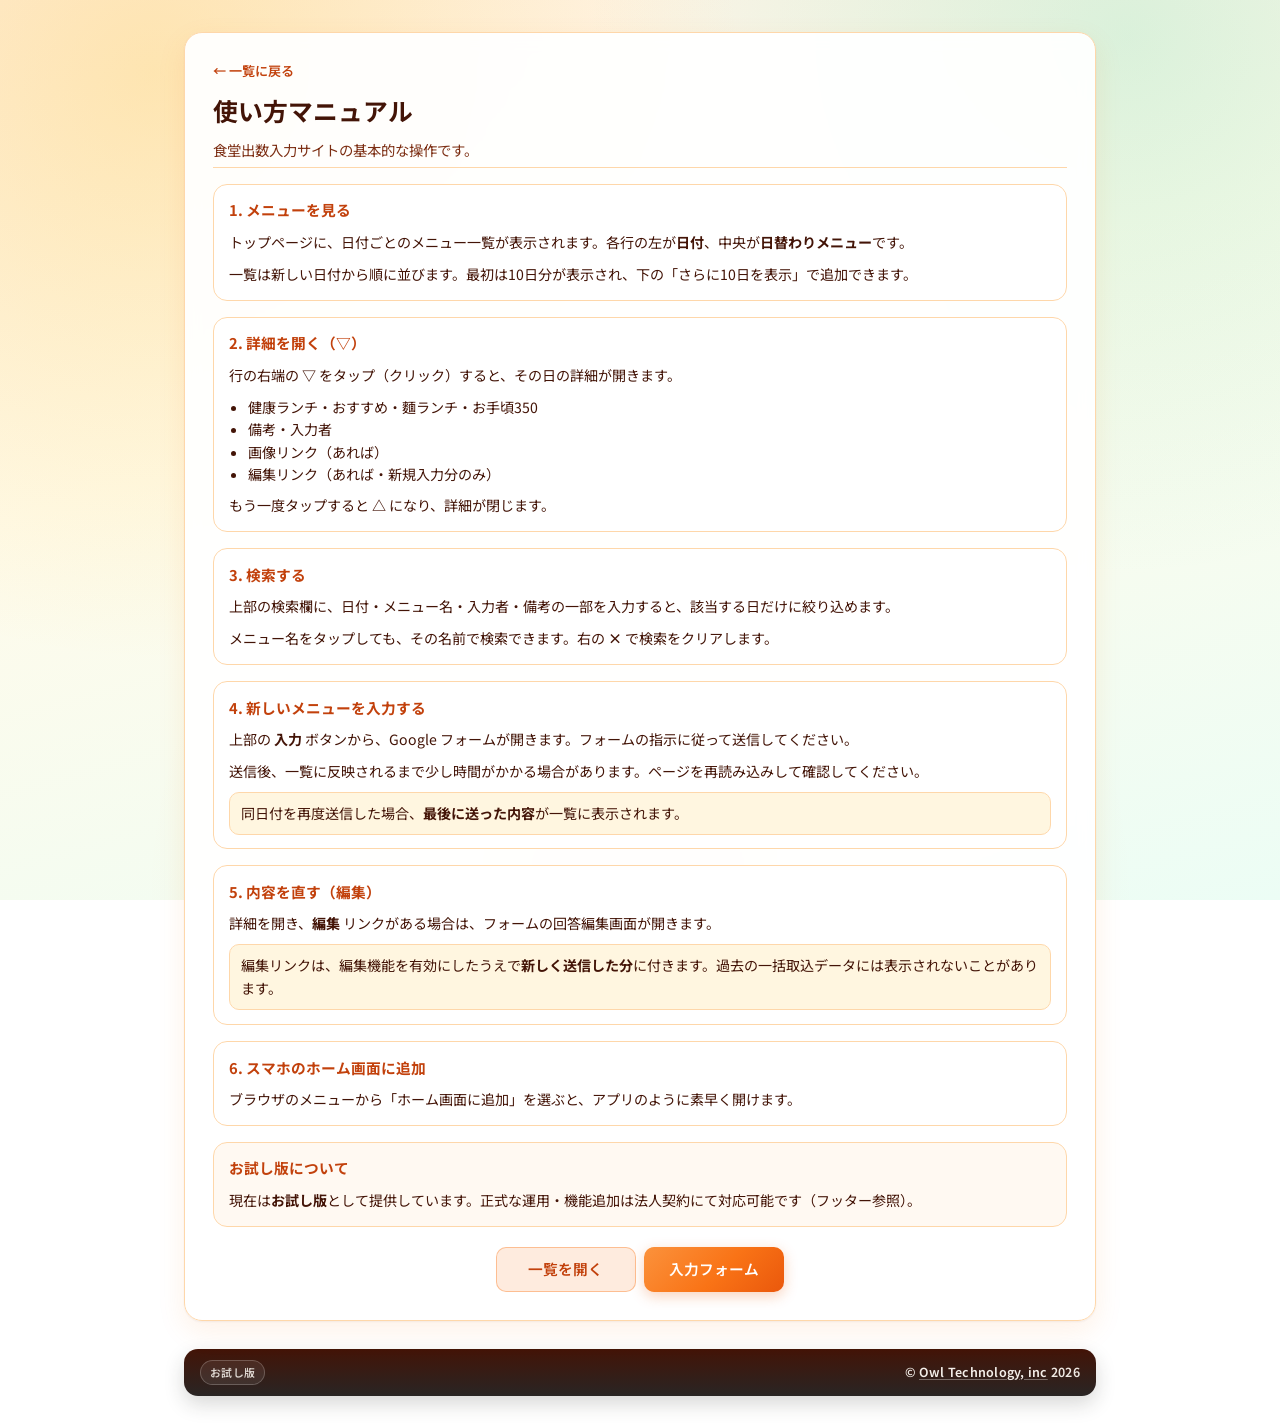
==== manual.html @ b39586a7 "a" ====
<!DOCTYPE html>
<html lang="ja">
<head>
  <meta charset="UTF-8">
  <meta name="viewport" content="width=device-width, initial-scale=1.0">
  <title>使い方 — 出数表入力</title>
  <meta name="theme-color" content="#f97316">
  <link rel="icon" href="images/icon-192.png" type="image/png">
  <link rel="stylesheet" href="theme.css">
  <link rel="preconnect" href="https://fonts.googleapis.com">
  <link rel="preconnect" href="https://fonts.gstatic.com" crossorigin>
  <link href="https://fonts.googleapis.com/css2?family=Noto+Sans+JP:wght@400;500;600;700&display=swap" rel="stylesheet">
</head>
<body class="app-body">
  <main class="app-main">
    <div class="app-shell">
      <article class="app-page manual-page">
        <header class="manual-header">
          <a href="./" class="manual-back-link">← 一覧に戻る</a>
          <h1 class="manual-title">使い方マニュアル</h1>
          <p class="manual-lead">食堂出数入力サイトの基本的な操作です。</p>
        </header>

        <section class="manual-section">
          <h2 class="manual-section-title">1. メニューを見る</h2>
          <p>トップページに、日付ごとのメニュー一覧が表示されます。各行の左が<strong>日付</strong>、中央が<strong>日替わりメニュー</strong>です。</p>
          <p>一覧は新しい日付から順に並びます。最初は10日分が表示され、下の「さらに10日を表示」で追加できます。</p>
        </section>

        <section class="manual-section">
          <h2 class="manual-section-title">2. 詳細を開く（▽）</h2>
          <p>行の右端の <strong>▽</strong> をタップ（クリック）すると、その日の詳細が開きます。</p>
          <ul class="manual-list">
            <li>健康ランチ・おすすめ・麵ランチ・お手頃350</li>
            <li>備考・入力者</li>
            <li>画像リンク（あれば）</li>
            <li>編集リンク（あれば・新規入力分のみ）</li>
          </ul>
          <p>もう一度タップすると <strong>△</strong> になり、詳細が閉じます。</p>
        </section>

        <section class="manual-section">
          <h2 class="manual-section-title">3. 検索する</h2>
          <p>上部の検索欄に、日付・メニュー名・入力者・備考の一部を入力すると、該当する日だけに絞り込めます。</p>
          <p>メニュー名をタップしても、その名前で検索できます。右の <strong>×</strong> で検索をクリアします。</p>
        </section>

        <section class="manual-section">
          <h2 class="manual-section-title">4. 新しいメニューを入力する</h2>
          <p>上部の <strong>入力</strong> ボタンから、Google フォームが開きます。フォームの指示に従って送信してください。</p>
          <p>送信後、一覧に反映されるまで少し時間がかかる場合があります。ページを再読み込みして確認してください。</p>
          <p class="manual-note">同日付を再度送信した場合、<strong>最後に送った内容</strong>が一覧に表示されます。</p>
        </section>

        <section class="manual-section">
          <h2 class="manual-section-title">5. 内容を直す（編集）</h2>
          <p>詳細を開き、<strong>編集</strong> リンクがある場合は、フォームの回答編集画面が開きます。</p>
          <p class="manual-note">編集リンクは、編集機能を有効にしたうえで<strong>新しく送信した分</strong>に付きます。過去の一括取込データには表示されないことがあります。</p>
        </section>

        <section class="manual-section">
          <h2 class="manual-section-title">6. スマホのホーム画面に追加</h2>
          <p>ブラウザのメニューから「ホーム画面に追加」を選ぶと、アプリのように素早く開けます。</p>
        </section>

        <section class="manual-section manual-section--muted">
          <h2 class="manual-section-title">お試し版について</h2>
          <p>現在は<strong>お試し版</strong>として提供しています。正式な運用・機能追加は法人契約にて対応可能です（フッター参照）。</p>
        </section>

        <div class="manual-actions">
          <a href="./" class="home-manual-btn home-manual-btn--primary">一覧を開く</a>
          <a id="manualFormLink" class="home-input-btn" href="#" target="_blank" rel="noopener noreferrer">入力フォーム</a>
        </div>
      </article>

      <footer class="app-footer">
        <div class="app-footer-bar">
          <span class="app-footer-trial">お試し版</span>
          <span class="app-footer-copyright">© <a href="https://owl-tec.co.jp/" class="app-footer-author" target="_blank" rel="noopener noreferrer">Owl Technology, inc</a> 2026</span>
        </div>
      </footer>
    </div>
  </main>

  <script src="js/links.js"></script>
  <script>
    (function () {
      var form = (window.AppLinks || {}).orderForm;
      var link = document.getElementById('manualFormLink');
      if (link && form && form !== '#') link.href = form;
      else if (link) link.style.display = 'none';
    })();
  </script>
</body>
</html>
---- theme.css ----
/* ========================================
   出数管理表 — 食堂向けUI
   ======================================== */

:root {
  --accent: #ea580c;
  --accent-warm: #f97316;
  --accent-sunny: #fbbf24;
  --accent-fresh: #22c55e;
  --accent-dim: rgba(249, 115, 22, 0.14);
  --accent-hover: #c2410c;
  --accent-border: rgba(249, 115, 22, 0.38);
  --bg-active: rgba(251, 191, 36, 0.22);
  --shadow-soft: 0 8px 24px rgba(249, 115, 22, 0.12);
  --shadow-btn: 0 4px 14px rgba(234, 88, 12, 0.28);

  --bg-base: #fff7ed;
  --bg-card: rgba(255, 255, 255, 0.94);
  --bg-card-hover: #fff1e6;
  --bg-input: #ffffff;
  --border: #fdba74;
  --border-light: #fed7aa;
  --text-primary: #431407;
  --text-secondary: #7c2d12;
  --text-muted: #9a3412;
  --text-soft: rgba(67, 20, 7, 0.55);
  --radius-md: 10px;
  --radius-lg: 14px;
  --radius-xl: 18px;
  --font-sans: 'Noto Sans JP', system-ui, sans-serif;
  --ring-focus: 0 0 0 3px rgba(249, 115, 22, 0.16);
  --shadow-card: 0 1px 2px rgba(67, 20, 7, 0.05), 0 10px 28px rgba(249, 115, 22, 0.1);
  --app-max-width: 100%;
  --app-shell-padding: 0.75rem 0.85rem 2rem;
}

body.app-body {
  font-family: var(--font-sans);
  background:
    radial-gradient(circle at 12% 8%, rgba(251, 191, 36, 0.28), transparent 42%),
    radial-gradient(circle at 88% 4%, rgba(52, 211, 153, 0.18), transparent 38%),
    radial-gradient(circle at 50% 100%, rgba(249, 115, 22, 0.12), transparent 45%),
    linear-gradient(165deg, #fff1e6 0%, #fffbeb 42%, #ecfdf5 100%);
  background-attachment: fixed;
  color: var(--text-primary);
  min-height: 100vh;
  margin: 0;
  line-height: 1.6;
  display: flex;
  flex-direction: column;
  -webkit-font-smoothing: antialiased;
}

*, *::before, *::after {
  box-sizing: border-box;
}

button, input {
  font-family: inherit;
  font-size: inherit;
}

button {
  cursor: pointer;
  border: none;
  background: none;
  color: inherit;
}

a {
  color: var(--accent);
  text-decoration: none;
}

a:hover {
  color: var(--accent-hover);
}

.app-main {
  position: relative;
  z-index: 1;
  flex: 1;
  display: flex;
  flex-direction: column;
  width: 100%;
  max-width: var(--app-max-width);
  margin: 0 auto;
  min-height: 100vh;
  padding: var(--app-shell-padding);
}

.app-shell {
  flex: 1;
  display: flex;
  flex-direction: column;
  gap: 1rem;
  width: 100%;
}

.app-page {
  display: flex;
  flex-direction: column;
  gap: 0.85rem;
  flex: 1;
  padding: 0.9rem 0.95rem 1rem;
  background: var(--bg-card);
  border: 1px solid var(--border-light);
  border-radius: var(--radius-xl);
  box-shadow: var(--shadow-card);
  backdrop-filter: blur(8px);
}

.app-toolbar {
  display: flex;
  flex-direction: column;
  align-items: stretch;
  gap: 0.75rem;
  padding: 0.8rem;
  background: rgba(255, 255, 255, 0.72);
  border: 1px solid var(--border-light);
  border-radius: var(--radius-lg);
}

.app-toolbar .home-search-row {
  width: 100%;
  margin-bottom: 0;
}

.app-toolbar .home-input-btn {
  align-self: center;
}

.home-toolbar-actions {
  display: flex;
  align-items: center;
  justify-content: center;
  gap: 0.55rem;
  flex-shrink: 0;
}

.home-manual-btn {
  display: inline-flex;
  align-items: center;
  justify-content: center;
  min-width: 108px;
  padding: 0.62rem 1.1rem;
  border-radius: var(--radius-md);
  border: 1px solid var(--border);
  background: rgba(255, 255, 255, 0.92);
  color: var(--text-secondary);
  font-weight: 600;
  font-size: 0.92rem;
  text-decoration: none;
  transition: background 0.15s ease, border-color 0.15s ease, color 0.15s ease;
}

.home-manual-btn:hover {
  border-color: var(--accent-warm);
  background: var(--bg-active);
  color: var(--accent-hover);
  text-decoration: none;
}

.home-manual-btn--primary {
  border-color: var(--accent-border);
  background: var(--accent-dim);
  color: var(--accent-hover);
}

@media (min-width: 640px) {
  :root {
    --app-max-width: 640px;
    --app-shell-padding: 1.25rem 1.25rem 2.5rem;
  }

  .app-toolbar {
    flex-direction: row;
    align-items: center;
    gap: 1rem;
  }

  .app-toolbar .home-search-row {
    flex: 1;
  }

  .app-toolbar .home-input-btn {
    align-self: auto;
    flex-shrink: 0;
    min-width: 132px;
  }

  .home-toolbar-actions {
    justify-content: flex-end;
  }
}

@media (min-width: 900px) {
  :root {
    --app-max-width: 880px;
    --app-shell-padding: 2rem 1.5rem 2rem;
  }

  .app-shell {
    gap: 1rem;
  }

  .app-page {
    gap: 1.15rem;
    padding: 1.5rem 1.75rem 1.75rem;
  }

  .app-header {
    margin-bottom: 0.25rem;
  }

  .app-titlebar {
    padding: 1.1rem 1.35rem;
    margin-bottom: 1rem;
    border-radius: var(--radius-lg);
  }

  .app-titlebar-text {
    font-size: 1.75rem;
  }

  .app-titlebar-logo {
    width: 64px;
    height: 64px;
  }

  .home-search-input {
    padding: 0.8rem 2.5rem 0.8rem 2.65rem;
    font-size: 1rem;
  }

  .day-row-head {
    grid-template-columns: 4.5rem 1fr auto;
    gap: 1rem;
    padding: 1rem 1.25rem;
  }

  .day-row-date {
    font-size: 1.1rem;
  }

  .day-row-daily {
    font-size: 1rem;
  }

  .day-row-detail {
    padding: 0 1.25rem 1rem 5.5rem;
  }

  .day-detail-row {
    grid-template-columns: 7rem 1fr;
    font-size: 0.95rem;
  }

  .load-more-btn {
    margin-top: 1rem;
    padding: 0.85rem 1rem;
    font-size: 0.95rem;
  }

  .app-list-meta {
    grid-template-columns: repeat(3, minmax(0, 1fr));
  }

  .app-list-meta-item {
    border-top: none;
    border-left: 1px solid var(--border);
  }

  .app-list-meta-item:first-child {
    border-left: none;
  }

  .app-footer-card {
    grid-template-columns: minmax(0, 1.2fr) minmax(0, 1fr) minmax(0, 1fr);
    align-items: center;
  }

  .app-footer-stats {
    justify-content: center;
  }

  .app-footer-actions {
    align-items: flex-end;
    text-align: right;
  }
}

@media (min-width: 1200px) {
  :root {
    --app-max-width: 960px;
  }
}

.app-header {
  text-align: center;
  margin-bottom: 1rem;
}

.app-header .app-titlebar {
  text-align: left;
}

.notice-banner--inline {
  margin-bottom: 0.75rem;
}

.notice-banner--inline .notice-item {
  padding: 0.65rem 0.75rem;
  border-radius: var(--radius-md);
  border: 1px solid #fcd34d;
  background: #fffbeb;
  font-size: 0.85rem;
}

.notice-banner--inline .notice-title {
  font-weight: 600;
  color: #92400e;
}

.notice-banner--inline .notice-message {
  color: #78350f;
}

.home-menu-assignee {
  margin-top: 0.65rem;
  font-size: 0.85rem;
  color: var(--text-secondary);
}

.portal-loading {
  display: flex;
  flex-direction: column;
  align-items: center;
  justify-content: center;
  min-height: 60vh;
  gap: 0.75rem;
  color: var(--text-secondary);
}

.portal-loading-brand {
  font-size: 1.05rem;
  font-weight: 700;
  color: var(--accent-hover);
}

.portal-loading-logo {
  width: 64px;
  height: 64px;
  object-fit: contain;
}

.portal-loading-bar {
  width: 160px;
  height: 3px;
  background: var(--border);
  border-radius: 99px;
  overflow: hidden;
  margin-top: 0.5rem;
}

.portal-loading-bar span {
  display: block;
  height: 100%;
  width: 40%;
  background: linear-gradient(90deg, #fbbf24, #f97316);
  border-radius: 99px;
  animation: loadingBar 1.4s ease-in-out infinite;
}

@keyframes loadingBar {
  0% { transform: translateX(-120%); }
  100% { transform: translateX(320%); }
}

.error-panel {
  margin-top: 3rem;
  padding: 1.5rem;
  border: 1px solid #fecaca;
  border-radius: var(--radius-lg);
  background: #fef2f2;
  text-align: center;
}

.error-panel h2 {
  font-size: 1.1rem;
  margin-bottom: 0.5rem;
}

.error-message {
  color: var(--text-secondary);
  font-size: 0.9rem;
}

.empty-note {
  color: var(--text-muted);
  font-size: 0.95rem;
}

.site-brand-icon,
.footer-icon {
  display: inline-flex;
  align-items: center;
  justify-content: center;
  width: 40px;
  height: 40px;
  font-size: 1.5rem;
  border-radius: var(--radius-md);
  background: var(--accent-dim);
  flex-shrink: 0;
}

.footer-icon {
  width: 52px;
  height: 52px;
  font-size: 1.75rem;
}

.status-pending { color: var(--status-pending); background: var(--status-pending-bg); }
.status-in_progress { color: var(--status-progress); background: var(--status-progress-bg); }
.status-done { color: var(--status-done); background: var(--status-done-bg); }
.status-cancelled { color: var(--status-cancelled); background: var(--status-cancelled-bg); }

.quantity-highlight {
  font-size: 1.35rem;
  font-weight: 700;
  color: var(--accent-hover);
  font-variant-numeric: tabular-nums;
}

.due-date--overdue {
  color: var(--status-dead);
}

.due-date--soon {
  color: var(--status-missing);
}

.order-summary-grid {
  display: grid;
  grid-template-columns: repeat(auto-fit, minmax(140px, 1fr));
  gap: 0.75rem;
  margin-top: 0.5rem;
}

.order-summary-item {
  background: var(--bg-card);
  border: 1px solid var(--border);
  border-radius: var(--radius-md);
  padding: 0.85rem 1rem;
}

.order-summary-item dt {
  font-size: 0.75rem;
  color: var(--text-muted);
  margin-bottom: 0.25rem;
}

.order-summary-item dd {
  font-size: 1.1rem;
  font-weight: 600;
  font-variant-numeric: tabular-nums;
}

.order-table-wrap {
  overflow-x: auto;
  margin-top: 0.5rem;
}

.order-table {
  width: 100%;
  border-collapse: collapse;
  font-size: 0.875rem;
}

.order-table th,
.order-table td {
  padding: 0.55rem 0.65rem;
  border-bottom: 1px solid var(--border);
  text-align: left;
}

.order-table th {
  color: var(--text-muted);
  font-weight: 500;
  font-size: 0.75rem;
}

.order-table tr[data-nav-section] {
  cursor: pointer;
}

.order-table tr[data-nav-section]:hover td {
  background: var(--bg-card-hover);
}

.order-table .col-qty {
  text-align: right;
  font-variant-numeric: tabular-nums;
  font-weight: 600;
}

.list-item-qty {
  font-size: 0.8rem;
  color: var(--accent-hover);
  font-weight: 600;
  font-variant-numeric: tabular-nums;
  white-space: nowrap;
}

/* ---- メイン画面 ---- */

.home-page,
.app-page .home-controls {
  width: 100%;
}

.home-title {
  font-size: 1.75rem;
  font-weight: 700;
  padding: 0.85rem 1rem;
  border: 1px solid var(--border);
  border-radius: var(--radius-md);
  background: var(--bg-card);
  margin-bottom: 1rem;
}

/* フォームと同じ：左にタイトル、右にロゴ */
.app-titlebar {
  display: flex;
  align-items: center;
  justify-content: space-between;
  gap: 0.75rem;
  position: relative;
  overflow: hidden;
  padding: 1rem 1.15rem 1rem 1.25rem;
  background: linear-gradient(135deg, #fff7ed 0%, #ffedd5 52%, #fef9c3 100%);
  border: 1px solid var(--border-light);
  border-radius: var(--radius-lg);
  margin-bottom: 0;
  box-shadow: var(--shadow-card);
}

.app-titlebar::before {
  content: '';
  position: absolute;
  top: 0;
  left: 0;
  bottom: 0;
  width: 4px;
  background: linear-gradient(180deg, var(--accent-warm), var(--accent-sunny));
}

.app-titlebar-text {
  margin: 0;
  font-size: clamp(1.15rem, 4.2vw, 1.45rem);
  font-weight: 700;
  color: var(--text-primary);
  letter-spacing: 0.02em;
  line-height: 1.3;
  text-align: left;
}

.app-titlebar-logo {
  width: 56px;
  height: 56px;
  object-fit: contain;
  flex-shrink: 0;
  padding: 0.2rem;
  border-radius: 12px;
  background: rgba(255, 255, 255, 0.72);
  border: 1px solid rgba(255, 255, 255, 0.85);
  box-shadow: 0 2px 8px rgba(249, 115, 22, 0.12);
}

.home-banner {
  display: flex;
  align-items: center;
  justify-content: center;
  gap: 0.75rem;
  padding: 1rem 1.25rem;
  border: 2px solid var(--border-light);
  border-radius: var(--radius-lg);
  background: linear-gradient(135deg, #fff7ed, #fef9c3);
  margin-bottom: 0.65rem;
  box-shadow: var(--shadow-soft);
}

.home-banner-title {
  font-size: clamp(1.35rem, 5vw, 1.85rem);
  font-weight: 800;
  color: var(--text-primary);
  letter-spacing: 0.02em;
  line-height: 1.2;
}

.home-banner-logo {
  flex-shrink: 0;
}

.home-subtitle {
  color: var(--text-secondary);
  font-size: 0.95rem;
  margin-bottom: 1rem;
}

.home-search-row {
  position: relative;
}

.home-search-icon {
  position: absolute;
  left: 0.85rem;
  top: 50%;
  transform: translateY(-50%);
  width: 18px;
  height: 18px;
  color: var(--accent-warm);
  pointer-events: none;
}

.home-search-input {
  width: 100%;
  padding: 0.68rem 2.4rem 0.68rem 2.45rem;
  background: #ffffff;
  border: 1px solid var(--border-light);
  border-radius: var(--radius-md);
  color: var(--text-primary);
  box-shadow: inset 0 1px 2px rgba(67, 20, 7, 0.04);
  transition: border-color 0.15s ease, box-shadow 0.15s ease;
}

.home-search-input::-webkit-search-cancel-button,
.home-search-input::-webkit-search-decoration {
  -webkit-appearance: none;
  appearance: none;
}

.home-search-clear {
  position: absolute;
  right: 0.4rem;
  top: 50%;
  transform: translateY(-50%);
  display: inline-flex;
  align-items: center;
  justify-content: center;
  width: 1.65rem;
  height: 1.65rem;
  padding: 0;
  border: none;
  border-radius: 999px;
  background: transparent;
  color: var(--text-muted);
  cursor: pointer;
}

.home-search-clear[hidden] {
  display: none;
}

.home-search-clear svg {
  width: 14px;
  height: 14px;
}

.home-search-clear:hover,
.home-search-clear:focus-visible {
  background: var(--bg-active);
  color: var(--text-secondary);
  outline: none;
}

.home-search-input:focus {
  outline: none;
  border-color: var(--accent-warm);
  box-shadow: var(--ring-focus);
}

.home-input-btn {
  display: inline-flex;
  align-items: center;
  justify-content: center;
  min-width: 120px;
  padding: 0.62rem 1.5rem;
  border-radius: var(--radius-md);
  border: none;
  background: linear-gradient(135deg, #fb923c 0%, #f97316 55%, #ea580c 100%);
  color: #ffffff;
  font-weight: 600;
  font-size: 0.92rem;
  text-decoration: none;
  box-shadow: var(--shadow-btn);
  transition: transform 0.15s ease, box-shadow 0.15s ease;
}

.home-input-btn:hover {
  transform: translateY(-1px);
  box-shadow: 0 6px 18px rgba(234, 88, 12, 0.34);
  text-decoration: none;
  color: #ffffff;
}

.home-input-btn--disabled {
  opacity: 0.45;
  cursor: not-allowed;
}

/* ---- 一覧ヘッダー ---- */

.app-list-head {
  display: flex;
  align-items: baseline;
  justify-content: space-between;
  gap: 0.75rem;
  margin-bottom: 0.15rem;
}

.app-list-title {
  margin: 0;
  font-size: 0.95rem;
  font-weight: 700;
  color: var(--text-primary);
  letter-spacing: 0.03em;
}

.app-list-lead {
  margin: 0;
  font-size: 0.72rem;
  color: var(--text-soft);
  white-space: nowrap;
}

/* ---- 一覧サマリー ---- */

.app-list-meta {
  display: grid;
  grid-template-columns: 1fr;
  gap: 0;
  margin-bottom: 0.65rem;
  border: 1px solid var(--border-light);
  border-radius: var(--radius-lg);
  background: rgba(255, 255, 255, 0.88);
  overflow: hidden;
  box-shadow: inset 0 1px 0 rgba(255, 255, 255, 0.85);
}

.app-list-meta-item {
  display: flex;
  align-items: baseline;
  justify-content: space-between;
  gap: 0.75rem;
  padding: 0.65rem 0.95rem;
  border-top: 1px solid rgba(253, 186, 116, 0.45);
  background: transparent;
}

.app-list-meta-item:first-child {
  border-top: none;
}

.app-list-meta-label {
  font-size: 0.72rem;
  font-weight: 600;
  color: var(--text-soft);
  letter-spacing: 0.04em;
}

.app-list-meta-value {
  font-size: 0.86rem;
  font-weight: 600;
  color: var(--text-primary);
  text-align: right;
  font-variant-numeric: tabular-nums;
}

.app-list-meta-item--status .app-list-meta-value {
  color: var(--accent-hover);
}

/* ---- フッター ---- */

.app-footer {
  margin-top: auto;
  width: 100%;
}

.app-footer-card {
  display: grid;
  grid-template-columns: 1fr;
  gap: 1rem;
  padding: 1rem 1.15rem;
  border: 1px solid var(--border-light);
  border-radius: var(--radius-lg);
  background: rgba(255, 255, 255, 0.9);
  box-shadow: var(--shadow-card);
}

.app-footer-brand {
  display: flex;
  align-items: center;
  gap: 0.75rem;
}

.app-footer-logo {
  width: 48px;
  height: 48px;
  object-fit: contain;
  flex-shrink: 0;
}

.app-footer-title {
  margin: 0;
  font-size: 0.95rem;
  font-weight: 700;
  color: var(--text-primary);
}

.app-footer-tagline {
  margin: 0.15rem 0 0;
  font-size: 0.76rem;
  color: var(--text-muted);
}

.app-footer-stats {
  display: flex;
  flex-wrap: wrap;
  gap: 0.55rem;
}

.app-footer-stat {
  display: flex;
  flex-direction: column;
  align-items: center;
  justify-content: center;
  min-width: 4.5rem;
  padding: 0.5rem 0.65rem;
  border-radius: var(--radius-md);
  border: 1px solid var(--border);
  background: var(--bg-card-hover);
}

.app-footer-stat-num {
  font-size: 1.05rem;
  font-weight: 700;
  color: var(--accent-hover);
  line-height: 1.1;
  font-variant-numeric: tabular-nums;
}

.app-footer-stat-num--date {
  font-size: 1rem;
}

.app-footer-stat-label {
  margin-top: 0.15rem;
  font-size: 0.72rem;
  color: var(--text-muted);
  font-weight: 600;
}

.app-footer-actions {
  display: flex;
  flex-direction: column;
  gap: 0.45rem;
}

.app-footer-link {
  display: inline-flex;
  align-items: center;
  justify-content: center;
  padding: 0.48rem 0.85rem;
  border-radius: var(--radius-md);
  border: 1px solid var(--accent-border);
  background: var(--accent-dim);
  color: var(--accent-hover);
  font-size: 0.8rem;
  font-weight: 600;
  text-decoration: none;
}

.app-footer-link:hover {
  border-color: var(--accent-warm);
  background: var(--bg-active);
  color: var(--accent-hover);
}

.app-footer-hint {
  font-size: 0.75rem;
  color: var(--text-muted);
  line-height: 1.45;
}

.app-footer-copy {
  margin: 0.75rem 0 0;
  text-align: center;
  font-size: 0.72rem;
  color: var(--text-muted);
}

.app-footer-bar {
  display: flex;
  align-items: center;
  justify-content: space-between;
  gap: 1rem;
  margin-top: 0.75rem;
  padding: 0.7rem 1rem;
  border-radius: var(--radius-lg);
  background: linear-gradient(180deg, #431407 0%, #292524 100%);
  color: rgba(255, 251, 245, 0.92);
  box-shadow: 0 8px 20px rgba(41, 37, 36, 0.18);
}

.app-footer-trial {
  display: inline-flex;
  align-items: center;
  padding: 0.18rem 0.55rem;
  border: 1px solid rgba(255, 251, 245, 0.22);
  border-radius: 999px;
  background: rgba(255, 255, 255, 0.08);
  font-size: 0.68rem;
  font-weight: 600;
  letter-spacing: 0.04em;
  color: rgba(255, 251, 245, 0.82);
}

.app-footer-copyright {
  margin: 0;
  font-size: 0.78rem;
  font-weight: 600;
  letter-spacing: 0.02em;
  white-space: nowrap;
}

.app-footer-author {
  color: rgba(255, 251, 245, 0.95);
  text-decoration: underline;
  text-decoration-color: rgba(255, 251, 245, 0.35);
  text-underline-offset: 2px;
}

.app-footer-author:hover {
  color: #ffffff;
  text-decoration-color: currentColor;
}

.app-footer-extension,
.app-footer-contact {
  display: none;
}

/* ---- 日ごと一覧 ---- */

.day-list {
  display: flex;
  flex-direction: column;
  gap: 0;
  background: rgba(255, 255, 255, 0.92);
  border: 1px solid var(--border-light);
  border-radius: var(--radius-lg);
  overflow: hidden;
  box-shadow: var(--shadow-card);
}

.day-list-empty {
  padding: 2rem 1rem;
  text-align: center;
  background: rgba(255, 255, 255, 0.92);
  border: 1px solid var(--border-light);
  border-radius: var(--radius-lg);
  box-shadow: var(--shadow-card);
}

.day-row {
  border-bottom: 1px solid rgba(253, 186, 116, 0.45);
}

.day-row:last-child {
  border-bottom: none;
}

.day-row:nth-child(even) .day-row-head {
  background: rgba(255, 247, 237, 0.35);
}

.day-row-head {
  display: grid;
  grid-template-columns: 3.25rem 1fr auto;
  align-items: center;
  gap: 0.65rem;
  width: 100%;
  padding: 0.9rem 0.95rem;
  text-align: left;
  background: transparent;
  transition: background 0.15s ease;
}

.day-row-head:not(:disabled):hover {
  background: var(--bg-card-hover);
}

.day-row-head--plain {
  cursor: default;
}

.day-row.is-expanded .day-row-head {
  background: var(--bg-active);
}

.day-row-date {
  display: inline-flex;
  align-items: center;
  justify-content: center;
  min-width: 2.85rem;
  padding: 0.18rem 0.45rem;
  font-size: 0.88rem;
  font-weight: 800;
  color: var(--accent-hover);
  white-space: nowrap;
  font-variant-numeric: tabular-nums;
  background: rgba(255, 255, 255, 0.88);
  border: 1px solid var(--border-light);
  border-radius: 8px;
}

.day-row-daily {
  font-size: 0.94rem;
  color: var(--text-primary);
  line-height: 1.45;
  min-width: 0;
  word-break: break-word;
}

.day-row-toggle {
  font-size: 0.78rem;
  color: var(--accent-warm);
  padding: 0.2rem 0.35rem;
  flex-shrink: 0;
  font-weight: 700;
}

.day-row-detail {
  padding: 0 0.95rem 0.9rem 3.85rem;
  animation: day-slide-down 0.2s ease;
  background: linear-gradient(180deg, rgba(255, 251, 235, 0.55), rgba(255, 255, 255, 0));
}

@keyframes day-slide-down {
  from {
    opacity: 0;
    transform: translateY(-4px);
  }
  to {
    opacity: 1;
    transform: translateY(0);
  }
}

.day-detail-row {
  display: grid;
  grid-template-columns: 5.5rem 1fr;
  gap: 0.35rem;
  padding: 0.4rem 0;
  font-size: 0.9rem;
  border-top: 1px dashed var(--border);
}

.day-detail-row:first-child {
  border-top: none;
  padding-top: 0;
}

.day-detail-label {
  color: var(--text-muted);
  font-size: 0.8rem;
  font-weight: 500;
}

.day-detail-value {
  color: var(--text-primary);
  line-height: 1.45;
  word-break: break-word;
}

.day-search-link {
  display: inline;
  padding: 0;
  border: none;
  background: none;
  color: var(--accent);
  font: inherit;
  font-weight: 500;
  text-align: left;
  text-decoration: underline;
  text-decoration-color: rgba(249, 115, 22, 0.4);
  text-underline-offset: 2px;
  cursor: pointer;
}

.day-search-link:hover,
.day-search-link:focus-visible {
  color: var(--accent-hover);
  text-decoration-color: currentColor;
  outline: none;
}

.day-row-daily .day-search-link {
  font-weight: inherit;
}

.day-detail-notes {
  margin-top: 0.5rem;
  padding: 0.55rem 0.65rem;
  background: linear-gradient(135deg, #fffbeb, #ecfdf5);
  border: 1px solid var(--border-light);
  border-radius: var(--radius-md);
  font-size: 0.85rem;
  color: var(--text-secondary);
  line-height: 1.55;
}

.day-detail-images {
  display: flex;
  flex-wrap: wrap;
  align-items: center;
  gap: 0.4rem;
  margin-top: 0.55rem;
  width: 100%;
}

.day-detail-image-link {
  display: inline-flex;
  padding: 0.28rem 0.55rem;
  border-radius: 999px;
  border: 1px solid rgba(34, 197, 94, 0.35);
  background: rgba(34, 197, 94, 0.12);
  font-size: 0.76rem;
  color: #15803d;
}

.day-detail-image-link:hover {
  color: #166534;
}

.day-detail-edit-link {
  display: inline-flex;
  margin-left: auto;
  padding: 0.28rem 0.6rem;
  border-radius: 999px;
  border: 1px solid var(--accent-border);
  background: var(--accent-dim);
  font-size: 0.76rem;
  color: var(--accent-hover);
  font-weight: 600;
}

.day-detail-edit-link:hover {
  border-color: var(--accent-warm);
  color: var(--accent-hover);
  background: var(--bg-active);
}

.load-more-btn {
  display: block;
  width: 100%;
  margin-top: 0.75rem;
  padding: 0.72rem 1rem;
  border: 1px dashed var(--border);
  border-radius: var(--radius-lg);
  background: rgba(255, 255, 255, 0.88);
  color: var(--accent-hover);
  font-size: 0.88rem;
  font-weight: 600;
  transition: background 0.15s ease, border-color 0.15s ease, transform 0.15s ease;
}

.load-more-btn:hover {
  border-color: var(--accent-warm);
  color: var(--accent-hover);
  background: var(--bg-active);
  transform: translateY(-1px);
}

.search-result-count {
  margin-top: 0.65rem;
  text-align: center;
  font-size: 0.82rem;
  color: var(--text-muted);
}

/* ---- マニュアル ---- */

.manual-page {
  gap: 1rem;
}

.manual-header {
  padding-bottom: 0.35rem;
  border-bottom: 1px solid var(--border-light);
}

.manual-back-link {
  display: inline-block;
  margin-bottom: 0.65rem;
  font-size: 0.82rem;
  font-weight: 600;
  color: var(--accent-hover);
  text-decoration: none;
}

.manual-back-link:hover {
  color: var(--accent-warm);
  text-decoration: underline;
}

.manual-title {
  margin: 0;
  font-size: clamp(1.2rem, 4.5vw, 1.55rem);
  font-weight: 700;
  color: var(--text-primary);
}

.manual-lead {
  margin: 0.45rem 0 0;
  font-size: 0.9rem;
  color: var(--text-secondary);
}

.manual-section {
  padding: 0.85rem 0.95rem;
  border: 1px solid var(--border-light);
  border-radius: var(--radius-lg);
  background: rgba(255, 255, 255, 0.88);
}

.manual-section--muted {
  background: rgba(255, 247, 237, 0.72);
}

.manual-section-title {
  margin: 0 0 0.55rem;
  font-size: 0.92rem;
  font-weight: 700;
  color: var(--accent-hover);
}

.manual-section p {
  margin: 0 0 0.55rem;
  font-size: 0.88rem;
  line-height: 1.65;
  color: var(--text-primary);
}

.manual-section p:last-child {
  margin-bottom: 0;
}

.manual-list {
  margin: 0.35rem 0 0.55rem;
  padding-left: 1.2rem;
  font-size: 0.88rem;
  line-height: 1.6;
  color: var(--text-primary);
}

.manual-note {
  padding: 0.55rem 0.65rem;
  border-radius: var(--radius-md);
  background: rgba(251, 191, 36, 0.14);
  border: 1px solid var(--border-light);
}

.manual-actions {
  display: flex;
  flex-wrap: wrap;
  gap: 0.55rem;
  justify-content: center;
  padding-top: 0.25rem;
}

.manual-actions .home-input-btn,
.manual-actions .home-manual-btn {
  min-width: 140px;
}

.home-controls {
  display: flex;
  flex-direction: column;
  gap: 1rem;
}

.home-date-row,
.home-menu-row {
  display: flex;
  align-items: center;
  gap: 0.75rem;
  flex-wrap: wrap;
}

.home-field-label {
  min-width: 3.5rem;
  color: var(--text-secondary);
  font-weight: 500;
}

.home-date-input {
  padding: 0.45rem 0.65rem;
  background: var(--bg-input);
  border: 1px solid var(--border);
  border-radius: var(--radius-md);
  color: var(--text-primary);
}

.home-menu-toggle {
  display: inline-flex;
  align-items: center;
  gap: 0.45rem;
  padding: 0.45rem 0.75rem;
  border: 1px solid var(--border);
  border-radius: var(--radius-md);
  background: var(--bg-card);
  color: var(--text-primary);
}

.home-menu-toggle[aria-expanded="true"] .home-menu-caret {
  transform: rotate(180deg);
}

.home-menu-caret {
  display: inline-block;
  font-size: 0.75rem;
  color: var(--text-muted);
  transition: transform 0.2s ease;
}

.home-daily-reset {
  padding: 0.35rem 0.65rem;
  font-size: 0.8rem;
  color: var(--accent-hover);
  border: 1px solid var(--accent-border);
  border-radius: var(--radius-md);
  background: transparent;
}

.home-category-list {
  display: flex;
  flex-direction: column;
  gap: 0.55rem;
  padding-left: 4.25rem;
}

.home-category-btn {
  text-align: left;
  padding: 0.65rem 0.85rem;
  border: 1px solid var(--border);
  border-radius: var(--radius-md);
  background: var(--bg-card);
  color: var(--text-primary);
  font-weight: 500;
}

.home-category-btn:hover,
.home-category-btn.is-active {
  border-color: var(--accent-border);
  background: var(--bg-active);
  color: var(--accent-hover);
}

.home-menu-panel {
  margin-top: 0.5rem;
}

.home-menu-summary {
  color: var(--text-muted);
  font-size: 0.85rem;
  margin-bottom: 0.75rem;
}

.home-menu-list {
  list-style: none;
  display: flex;
  flex-direction: column;
  gap: 0.55rem;
}

.home-menu-item {
  display: flex;
  align-items: center;
  justify-content: space-between;
  gap: 1rem;
  padding: 0.75rem 0.85rem;
  border: 1px solid var(--border);
  border-radius: var(--radius-md);
  background: var(--bg-card);
  cursor: pointer;
}

.home-menu-item:hover {
  background: var(--bg-card-hover);
  border-color: var(--accent-border);
}

.home-menu-item-name {
  font-weight: 500;
}

.home-menu-item-qty {
  color: var(--accent-hover);
  font-weight: 700;
  font-variant-numeric: tabular-nums;
  white-space: nowrap;
}

.home-menu-empty {
  list-style: none;
}

.home-menu-card {
  margin-top: 0.75rem;
  padding: 1.25rem 1rem;
  border: 1px solid var(--border);
  border-radius: var(--radius-lg);
  background: var(--bg-card);
}

.home-menu-card--empty .home-menu-card-name {
  color: var(--text-muted);
  font-size: 1rem;
}

.home-menu-card-label {
  font-size: 0.8rem;
  color: var(--text-muted);
  margin-bottom: 0.5rem;
}

.home-menu-card-name {
  font-size: clamp(1.25rem, 5vw, 1.6rem);
  font-weight: 700;
  line-height: 1.45;
  color: var(--text-primary);
}

.home-menu-notes {
  margin-top: 1rem;
  padding-top: 0.85rem;
  border-top: 1px solid var(--border);
  font-size: 0.85rem;
  color: var(--text-secondary);
  line-height: 1.6;
}

.home-menu-images {
  display: flex;
  flex-wrap: wrap;
  gap: 0.5rem;
  margin-top: 0.85rem;
}

.home-menu-image-link {
  display: inline-flex;
  padding: 0.35rem 0.65rem;
  border-radius: var(--radius-md);
  border: 1px solid var(--accent-border);
  background: var(--accent-dim);
  font-size: 0.8rem;
  text-decoration: none;
}

.home-search-results-wrap {
  margin-top: 0.5rem;
}

.home-search-results {
  list-style: none;
  display: flex;
  flex-direction: column;
  gap: 0.45rem;
}

.home-search-item {
  display: grid;
  grid-template-columns: 5.5rem 4.5rem 1fr;
  gap: 0.35rem;
  align-items: center;
  padding: 0.65rem 0.75rem;
  border: 1px solid var(--border);
  border-radius: var(--radius-md);
  background: var(--bg-card);
  cursor: pointer;
  font-size: 0.85rem;
}

.home-search-item:hover {
  border-color: var(--accent-border);
}

.home-search-date {
  color: var(--text-muted);
}

.home-search-cat {
  color: var(--accent-hover);
  font-size: 0.75rem;
}

.menu-detail-grid {
  display: flex;
  flex-direction: column;
  gap: 0.65rem;
}

.menu-detail-row {
  display: grid;
  grid-template-columns: 6.5rem 1fr;
  gap: 0.5rem;
  padding: 0.65rem 0;
  border-bottom: 1px solid var(--border);
}

.menu-detail-row dt {
  color: var(--text-muted);
  font-size: 0.85rem;
}

.menu-detail-row dd {
  font-weight: 500;
}

@media (max-width: 640px) {
  .app-list-head {
    flex-direction: column;
    align-items: flex-start;
    gap: 0.15rem;
  }

  .app-list-lead {
    white-space: normal;
  }

  .day-row-head {
    grid-template-columns: 2.75rem 1fr auto;
    padding: 0.75rem 0.75rem;
  }

  .day-row-detail {
    padding-left: 0.75rem;
  }

  .day-detail-row {
    grid-template-columns: 1fr;
    gap: 0.15rem;
  }

  .home-search-item {
    grid-template-columns: 1fr;
  }
}
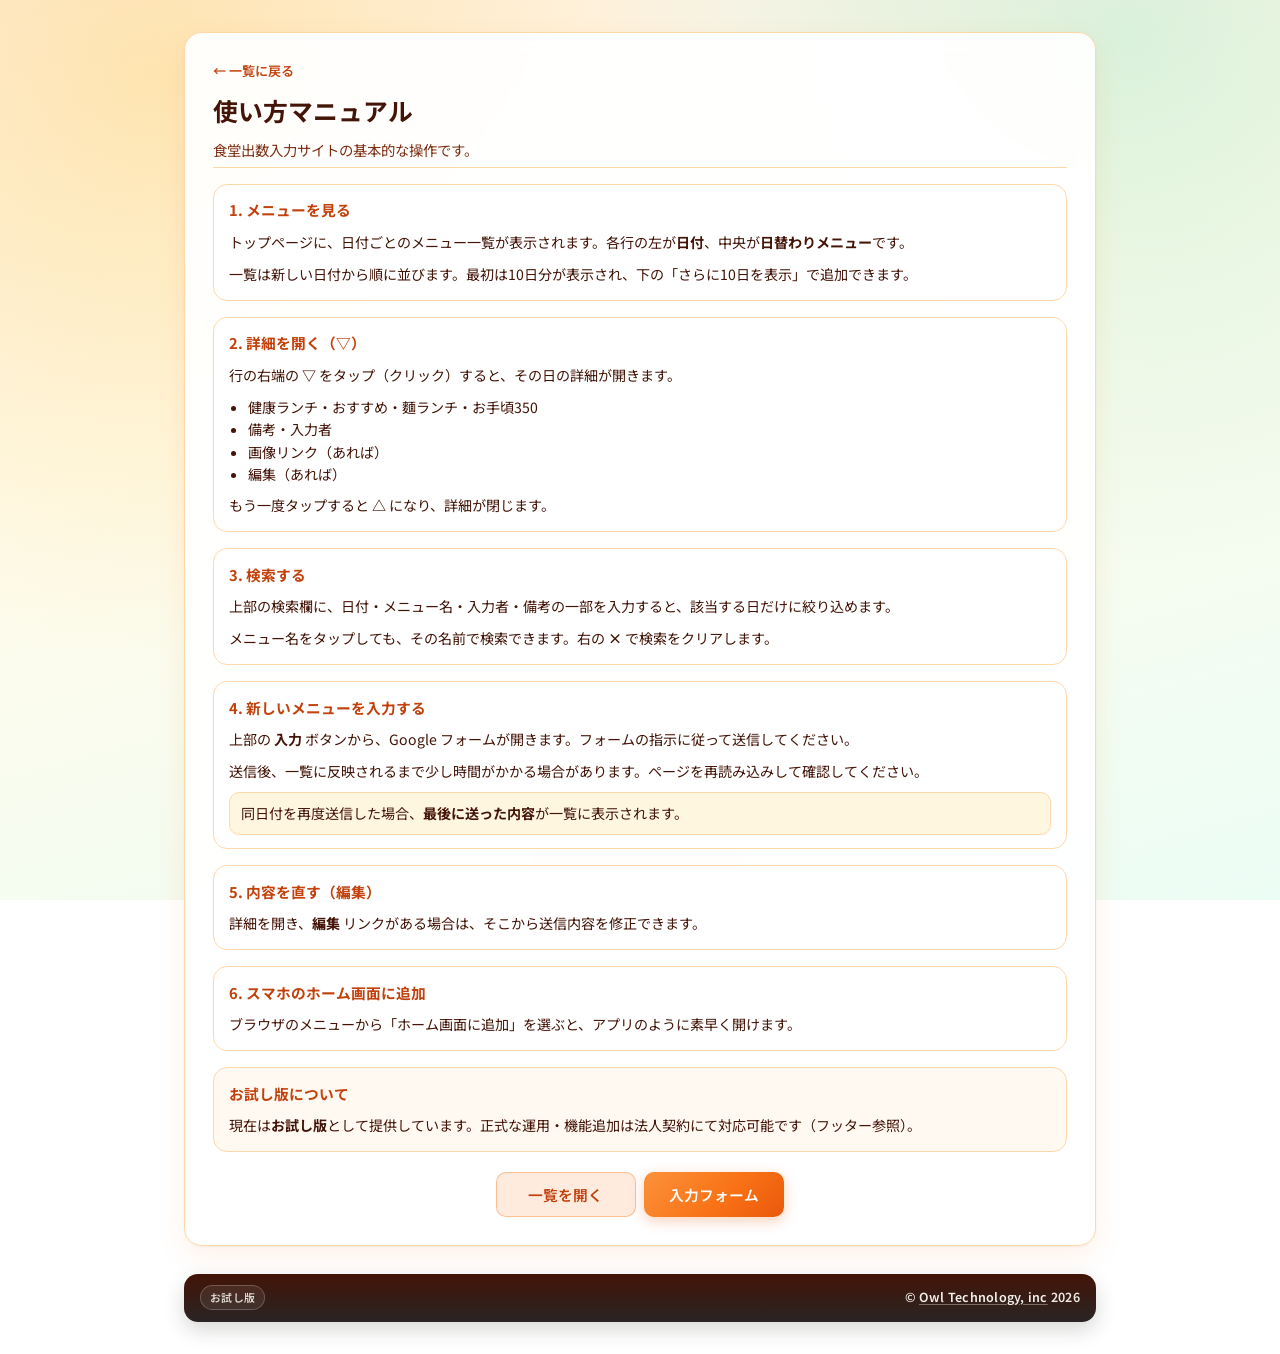
==== commit f8e7945b: "a" ====
--- a/manual.html
+++ b/manual.html
@@ -34,7 +34,7 @@
             <li>健康ランチ・おすすめ・麵ランチ・お手頃350</li>
             <li>備考・入力者</li>
             <li>画像リンク（あれば）</li>
-            <li>編集リンク（あれば・新規入力分のみ）</li>
+            <li>編集（あれば）</li>
           </ul>
           <p>もう一度タップすると <strong>△</strong> になり、詳細が閉じます。</p>
         </section>
@@ -54,8 +54,7 @@
 
         <section class="manual-section">
           <h2 class="manual-section-title">5. 内容を直す（編集）</h2>
-          <p>詳細を開き、<strong>編集</strong> リンクがある場合は、フォームの回答編集画面が開きます。</p>
-          <p class="manual-note">編集リンクは、編集機能を有効にしたうえで<strong>新しく送信した分</strong>に付きます。過去の一括取込データには表示されないことがあります。</p>
+          <p>詳細を開き、<strong>編集</strong> リンクがある場合は、そこから送信内容を修正できます。</p>
         </section>
 
         <section class="manual-section">
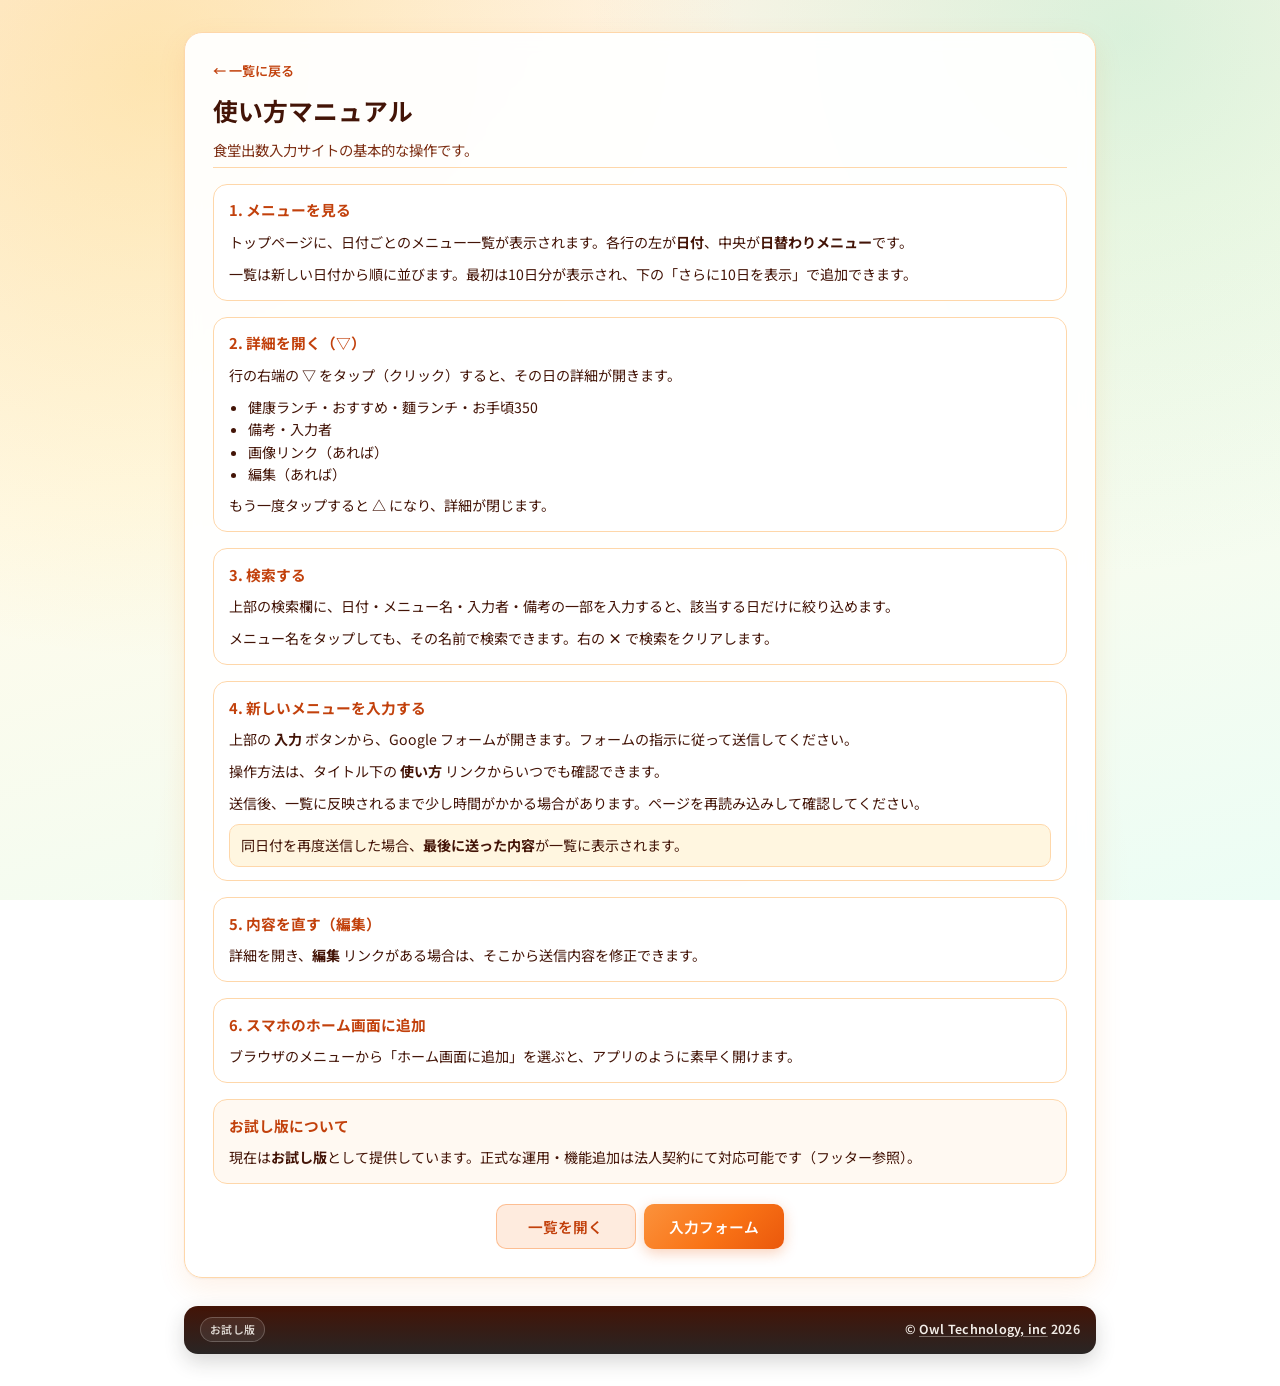
==== commit 6dec2a3f: "a" ====
--- a/manual.html
+++ b/manual.html
@@ -48,6 +48,7 @@
         <section class="manual-section">
           <h2 class="manual-section-title">4. 新しいメニューを入力する</h2>
           <p>上部の <strong>入力</strong> ボタンから、Google フォームが開きます。フォームの指示に従って送信してください。</p>
+          <p>操作方法は、タイトル下の <strong>使い方</strong> リンクからいつでも確認できます。</p>
           <p>送信後、一覧に反映されるまで少し時間がかかる場合があります。ページを再読み込みして確認してください。</p>
           <p class="manual-note">同日付を再度送信した場合、<strong>最後に送った内容</strong>が一覧に表示されます。</p>
         </section>
--- a/theme.css
+++ b/theme.css
@@ -127,15 +127,35 @@
 }
 
 .app-toolbar .home-input-btn {
-  align-self: center;
-}
-
-.home-toolbar-actions {
-  display: flex;
-  align-items: center;
-  justify-content: center;
-  gap: 0.55rem;
-  flex-shrink: 0;
+  align-self: stretch;
+  width: 100%;
+}
+
+.app-titlebar-main {
+  display: flex;
+  flex-direction: column;
+  align-items: flex-start;
+  gap: 0.2rem;
+  min-width: 0;
+}
+
+.app-titlebar-help {
+  font-size: 0.78rem;
+  font-weight: 600;
+  color: var(--text-muted);
+  text-decoration: none;
+  line-height: 1.3;
+}
+
+.app-titlebar-help:hover {
+  color: var(--accent-hover);
+  text-decoration: underline;
+}
+
+.app-titlebar-help:focus-visible {
+  outline: none;
+  border-radius: 4px;
+  box-shadow: var(--ring-focus);
 }
 
 .home-manual-btn {
@@ -185,12 +205,9 @@
 
   .app-toolbar .home-input-btn {
     align-self: auto;
+    width: auto;
     flex-shrink: 0;
     min-width: 132px;
-  }
-
-  .home-toolbar-actions {
-    justify-content: flex-end;
   }
 }
 
@@ -210,7 +227,8 @@
   }
 
   .app-header {
-    margin-bottom: 0.25rem;
+    margin-bottom: 0.35rem;
+    padding-bottom: 0.5rem;
   }
 
   .app-titlebar {
@@ -274,20 +292,6 @@
   .app-list-meta-item:first-child {
     border-left: none;
   }
-
-  .app-footer-card {
-    grid-template-columns: minmax(0, 1.2fr) minmax(0, 1fr) minmax(0, 1fr);
-    align-items: center;
-  }
-
-  .app-footer-stats {
-    justify-content: center;
-  }
-
-  .app-footer-actions {
-    align-items: flex-end;
-    text-align: right;
-  }
 }
 
 @media (min-width: 1200px) {
@@ -297,8 +301,21 @@
 }
 
 .app-header {
+  position: sticky;
+  top: 0;
+  z-index: 40;
   text-align: center;
   margin-bottom: 1rem;
+  padding-bottom: 0.35rem;
+  background: linear-gradient(
+    180deg,
+    rgba(255, 255, 255, 0.98) 0%,
+    rgba(255, 255, 255, 0.94) 72%,
+    rgba(255, 255, 255, 0) 100%
+  );
+  backdrop-filter: blur(10px);
+  -webkit-backdrop-filter: blur(10px);
+  box-shadow: 0 10px 18px -16px rgba(67, 20, 7, 0.28);
 }
 
 .app-header .app-titlebar {
@@ -394,6 +411,32 @@
 .error-message {
   color: var(--text-secondary);
   font-size: 0.9rem;
+  margin-bottom: 1rem;
+}
+
+.error-retry-btn {
+  display: inline-flex;
+  align-items: center;
+  justify-content: center;
+  min-width: 132px;
+  padding: 0.62rem 1.25rem;
+  border-radius: var(--radius-md);
+  border: 1px solid var(--accent-border);
+  background: linear-gradient(180deg, var(--accent-warm), var(--accent));
+  color: #fff;
+  font-weight: 700;
+  font-size: 0.92rem;
+  box-shadow: var(--shadow-btn);
+  transition: transform 0.15s ease, box-shadow 0.15s ease, filter 0.15s ease;
+}
+
+.error-retry-btn:hover {
+  filter: brightness(1.05);
+  transform: translateY(-1px);
+}
+
+.error-retry-btn:active {
+  transform: translateY(0);
 }
 
 .empty-note {
@@ -791,7 +834,7 @@
 .app-footer-card {
   display: grid;
   grid-template-columns: 1fr;
-  gap: 1rem;
+  gap: 0.85rem;
   padding: 1rem 1.15rem;
   border: 1px solid var(--border-light);
   border-radius: var(--radius-lg);
@@ -825,47 +868,21 @@
   color: var(--text-muted);
 }
 
-.app-footer-stats {
-  display: flex;
-  flex-wrap: wrap;
-  gap: 0.55rem;
-}
-
-.app-footer-stat {
-  display: flex;
-  flex-direction: column;
-  align-items: center;
-  justify-content: center;
-  min-width: 4.5rem;
-  padding: 0.5rem 0.65rem;
-  border-radius: var(--radius-md);
-  border: 1px solid var(--border);
-  background: var(--bg-card-hover);
-}
-
-.app-footer-stat-num {
-  font-size: 1.05rem;
-  font-weight: 700;
-  color: var(--accent-hover);
-  line-height: 1.1;
-  font-variant-numeric: tabular-nums;
-}
-
-.app-footer-stat-num--date {
-  font-size: 1rem;
-}
-
-.app-footer-stat-label {
-  margin-top: 0.15rem;
-  font-size: 0.72rem;
-  color: var(--text-muted);
-  font-weight: 600;
-}
-
 .app-footer-actions {
   display: flex;
   flex-direction: column;
   gap: 0.45rem;
+}
+
+@media (min-width: 640px) {
+  .app-footer-card {
+    grid-template-columns: minmax(0, 1fr) auto;
+    align-items: center;
+  }
+
+  .app-footer-actions {
+    align-items: flex-end;
+  }
 }
 
 .app-footer-link {
@@ -988,7 +1005,7 @@
 
 .day-row-head {
   display: grid;
-  grid-template-columns: 3.25rem 1fr auto;
+  grid-template-columns: 4.75rem 1fr auto;
   align-items: center;
   gap: 0.65rem;
   width: 100%;
@@ -1014,7 +1031,7 @@
   display: inline-flex;
   align-items: center;
   justify-content: center;
-  min-width: 2.85rem;
+  min-width: 4.1rem;
   padding: 0.18rem 0.45rem;
   font-size: 0.88rem;
   font-weight: 800;
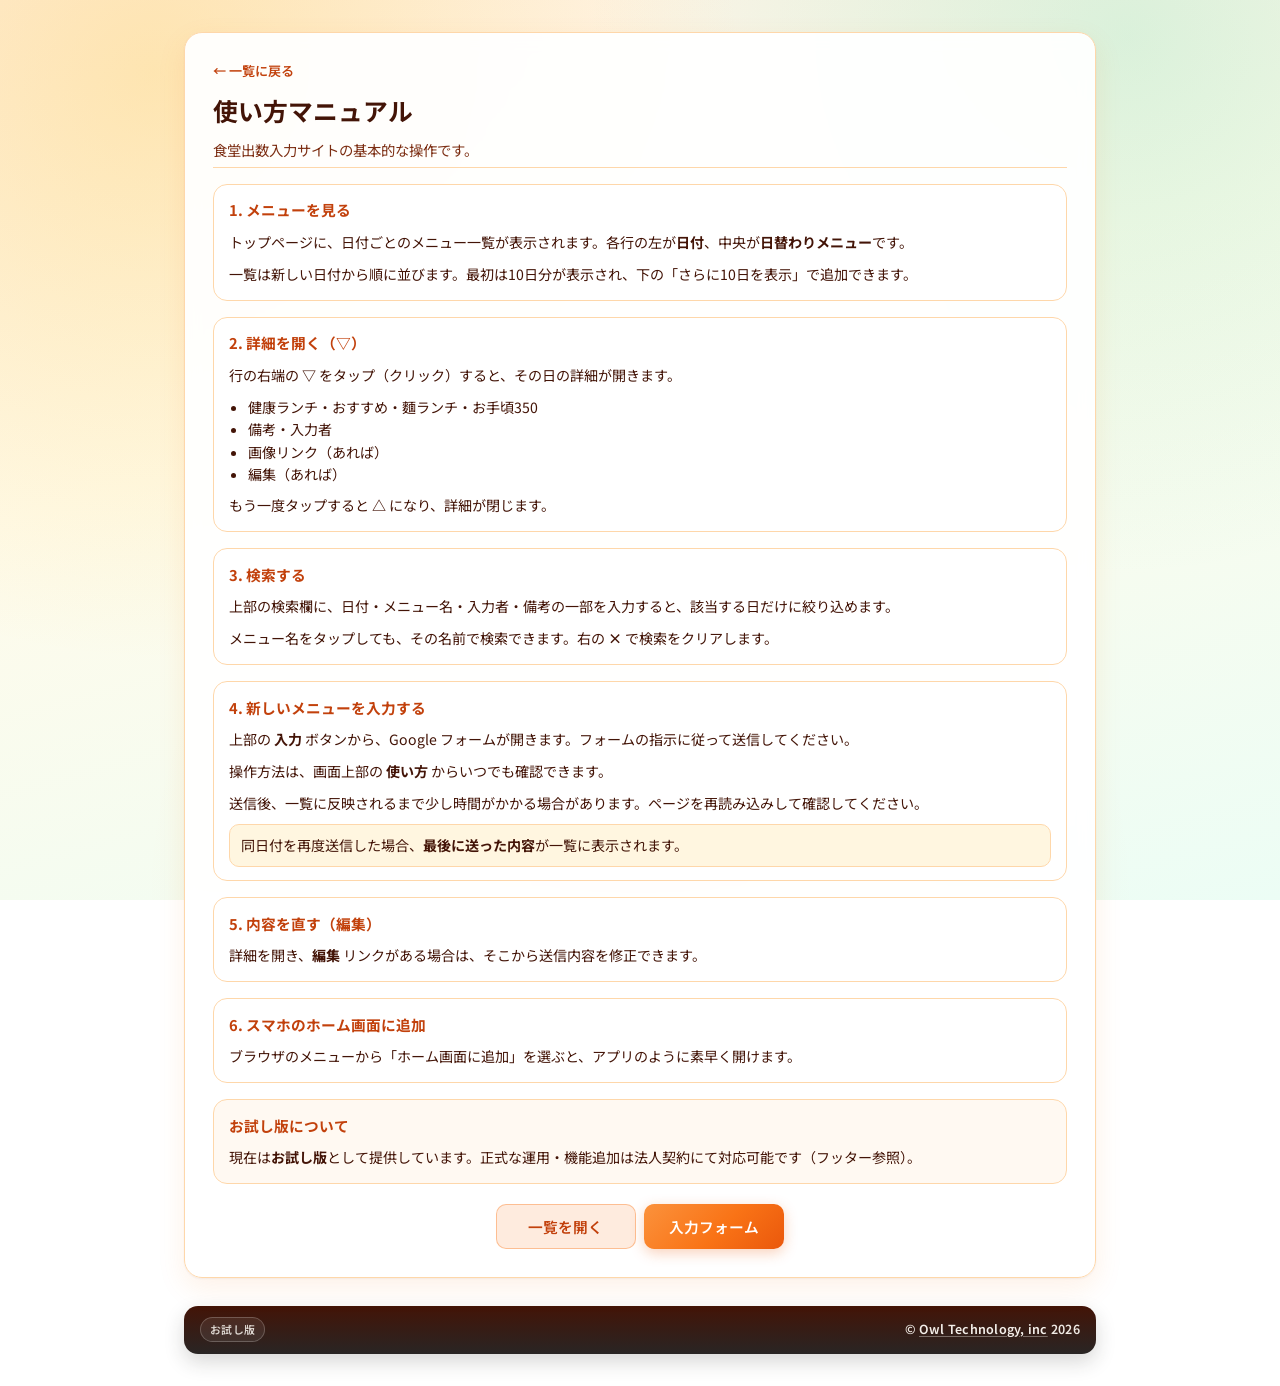
==== commit 28418298: "a" ====
--- a/manual.html
+++ b/manual.html
@@ -48,7 +48,7 @@
         <section class="manual-section">
           <h2 class="manual-section-title">4. 新しいメニューを入力する</h2>
           <p>上部の <strong>入力</strong> ボタンから、Google フォームが開きます。フォームの指示に従って送信してください。</p>
-          <p>操作方法は、タイトル下の <strong>使い方</strong> リンクからいつでも確認できます。</p>
+          <p>操作方法は、画面上部の <strong>使い方</strong> からいつでも確認できます。</p>
           <p>送信後、一覧に反映されるまで少し時間がかかる場合があります。ページを再読み込みして確認してください。</p>
           <p class="manual-note">同日付を再度送信した場合、<strong>最後に送った内容</strong>が一覧に表示されます。</p>
         </section>
--- a/theme.css
+++ b/theme.css
@@ -110,52 +110,24 @@
   backdrop-filter: blur(8px);
 }
 
-.app-toolbar {
+.app-header-tools {
   display: flex;
   flex-direction: column;
   align-items: stretch;
-  gap: 0.75rem;
-  padding: 0.8rem;
-  background: rgba(255, 255, 255, 0.72);
-  border: 1px solid var(--border-light);
-  border-radius: var(--radius-lg);
-}
-
-.app-toolbar .home-search-row {
+  gap: 0.65rem;
+  padding: 0.75rem 1rem 0.85rem 1.15rem;
+  border-top: 1px solid rgba(253, 186, 116, 0.38);
+  background: rgba(255, 255, 255, 0.58);
+}
+
+.app-header-tools .home-search-row {
   width: 100%;
   margin-bottom: 0;
 }
 
-.app-toolbar .home-input-btn {
+.app-header-tools .home-input-btn {
   align-self: stretch;
   width: 100%;
-}
-
-.app-titlebar-main {
-  display: flex;
-  flex-direction: column;
-  align-items: flex-start;
-  gap: 0.2rem;
-  min-width: 0;
-}
-
-.app-titlebar-help {
-  font-size: 0.78rem;
-  font-weight: 600;
-  color: var(--text-muted);
-  text-decoration: none;
-  line-height: 1.3;
-}
-
-.app-titlebar-help:hover {
-  color: var(--accent-hover);
-  text-decoration: underline;
-}
-
-.app-titlebar-help:focus-visible {
-  outline: none;
-  border-radius: 4px;
-  box-shadow: var(--ring-focus);
 }
 
 .home-manual-btn {
@@ -193,17 +165,17 @@
     --app-shell-padding: 1.25rem 1.25rem 2.5rem;
   }
 
-  .app-toolbar {
+  .app-header-tools {
     flex-direction: row;
     align-items: center;
     gap: 1rem;
   }
 
-  .app-toolbar .home-search-row {
+  .app-header-tools .home-search-row {
     flex: 1;
   }
 
-  .app-toolbar .home-input-btn {
+  .app-header-tools .home-input-btn {
     align-self: auto;
     width: auto;
     flex-shrink: 0;
@@ -227,23 +199,16 @@
   }
 
   .app-header {
-    margin-bottom: 0.35rem;
-    padding-bottom: 0.5rem;
-  }
-
-  .app-titlebar {
-    padding: 1.1rem 1.35rem;
-    margin-bottom: 1rem;
-    border-radius: var(--radius-lg);
-  }
-
-  .app-titlebar-text {
-    font-size: 1.75rem;
-  }
-
-  .app-titlebar-logo {
-    width: 64px;
-    height: 64px;
+    margin-bottom: 0.5rem;
+  }
+
+  .app-header-title {
+    font-size: 1.55rem;
+  }
+
+  .app-header-logo {
+    width: 52px;
+    height: 52px;
   }
 
   .home-search-input {
@@ -304,22 +269,90 @@
   position: sticky;
   top: 0;
   z-index: 40;
-  text-align: center;
   margin-bottom: 1rem;
-  padding-bottom: 0.35rem;
-  background: linear-gradient(
-    180deg,
-    rgba(255, 255, 255, 0.98) 0%,
-    rgba(255, 255, 255, 0.94) 72%,
-    rgba(255, 255, 255, 0) 100%
-  );
-  backdrop-filter: blur(10px);
-  -webkit-backdrop-filter: blur(10px);
-  box-shadow: 0 10px 18px -16px rgba(67, 20, 7, 0.28);
-}
-
-.app-header .app-titlebar {
+  border: 1px solid var(--border-light);
+  border-radius: var(--radius-lg);
+  background: linear-gradient(135deg, #fff7ed 0%, #ffedd5 48%, #fffbeb 100%);
+  box-shadow: var(--shadow-card);
+  overflow: hidden;
+}
+
+.app-header::before {
+  content: '';
+  position: absolute;
+  top: 0;
+  left: 0;
+  bottom: 0;
+  width: 4px;
+  background: linear-gradient(180deg, var(--accent-warm), var(--accent-sunny));
+  pointer-events: none;
+}
+
+.app-header-brand {
+  display: flex;
+  align-items: center;
+  gap: 0.75rem;
+  padding: 0.85rem 1rem 0.85rem 1.15rem;
+}
+
+.app-header-logo {
+  width: 48px;
+  height: 48px;
+  object-fit: contain;
+  flex-shrink: 0;
+  border-radius: 10px;
+  background: rgba(255, 255, 255, 0.92);
+  padding: 0.15rem;
+  box-shadow: 0 1px 4px rgba(249, 115, 22, 0.1);
+}
+
+.app-header-text {
+  flex: 1;
+  min-width: 0;
   text-align: left;
+}
+
+.app-header-title {
+  margin: 0;
+  font-size: clamp(1.08rem, 4vw, 1.32rem);
+  font-weight: 700;
+  color: var(--text-primary);
+  letter-spacing: 0.02em;
+  line-height: 1.25;
+}
+
+.app-header-tagline {
+  margin: 0.14rem 0 0;
+  font-size: 0.74rem;
+  font-weight: 500;
+  color: var(--text-muted);
+  line-height: 1.3;
+}
+
+.app-header-help {
+  flex-shrink: 0;
+  padding: 0.34rem 0.72rem;
+  border-radius: 999px;
+  border: 1px solid var(--border-light);
+  background: rgba(255, 255, 255, 0.9);
+  font-size: 0.74rem;
+  font-weight: 600;
+  color: var(--text-secondary);
+  text-decoration: none;
+  white-space: nowrap;
+  transition: background 0.15s ease, border-color 0.15s ease, color 0.15s ease;
+}
+
+.app-header-help:hover {
+  border-color: var(--accent-warm);
+  background: var(--bg-active);
+  color: var(--accent-hover);
+  text-decoration: none;
+}
+
+.app-header-help:focus-visible {
+  outline: none;
+  box-shadow: var(--ring-focus);
 }
 
 .notice-banner--inline {
@@ -572,53 +605,7 @@
   margin-bottom: 1rem;
 }
 
-/* フォームと同じ：左にタイトル、右にロゴ */
-.app-titlebar {
-  display: flex;
-  align-items: center;
-  justify-content: space-between;
-  gap: 0.75rem;
-  position: relative;
-  overflow: hidden;
-  padding: 1rem 1.15rem 1rem 1.25rem;
-  background: linear-gradient(135deg, #fff7ed 0%, #ffedd5 52%, #fef9c3 100%);
-  border: 1px solid var(--border-light);
-  border-radius: var(--radius-lg);
-  margin-bottom: 0;
-  box-shadow: var(--shadow-card);
-}
-
-.app-titlebar::before {
-  content: '';
-  position: absolute;
-  top: 0;
-  left: 0;
-  bottom: 0;
-  width: 4px;
-  background: linear-gradient(180deg, var(--accent-warm), var(--accent-sunny));
-}
-
-.app-titlebar-text {
-  margin: 0;
-  font-size: clamp(1.15rem, 4.2vw, 1.45rem);
-  font-weight: 700;
-  color: var(--text-primary);
-  letter-spacing: 0.02em;
-  line-height: 1.3;
-  text-align: left;
-}
-
-.app-titlebar-logo {
-  width: 56px;
-  height: 56px;
-  object-fit: contain;
-  flex-shrink: 0;
-  padding: 0.2rem;
-  border-radius: 12px;
-  background: rgba(255, 255, 255, 0.72);
-  border: 1px solid rgba(255, 255, 255, 0.85);
-  box-shadow: 0 2px 8px rgba(249, 115, 22, 0.12);
-}
+/* ---- メイン画面 ---- */
 
 .home-banner {
   display: flex;
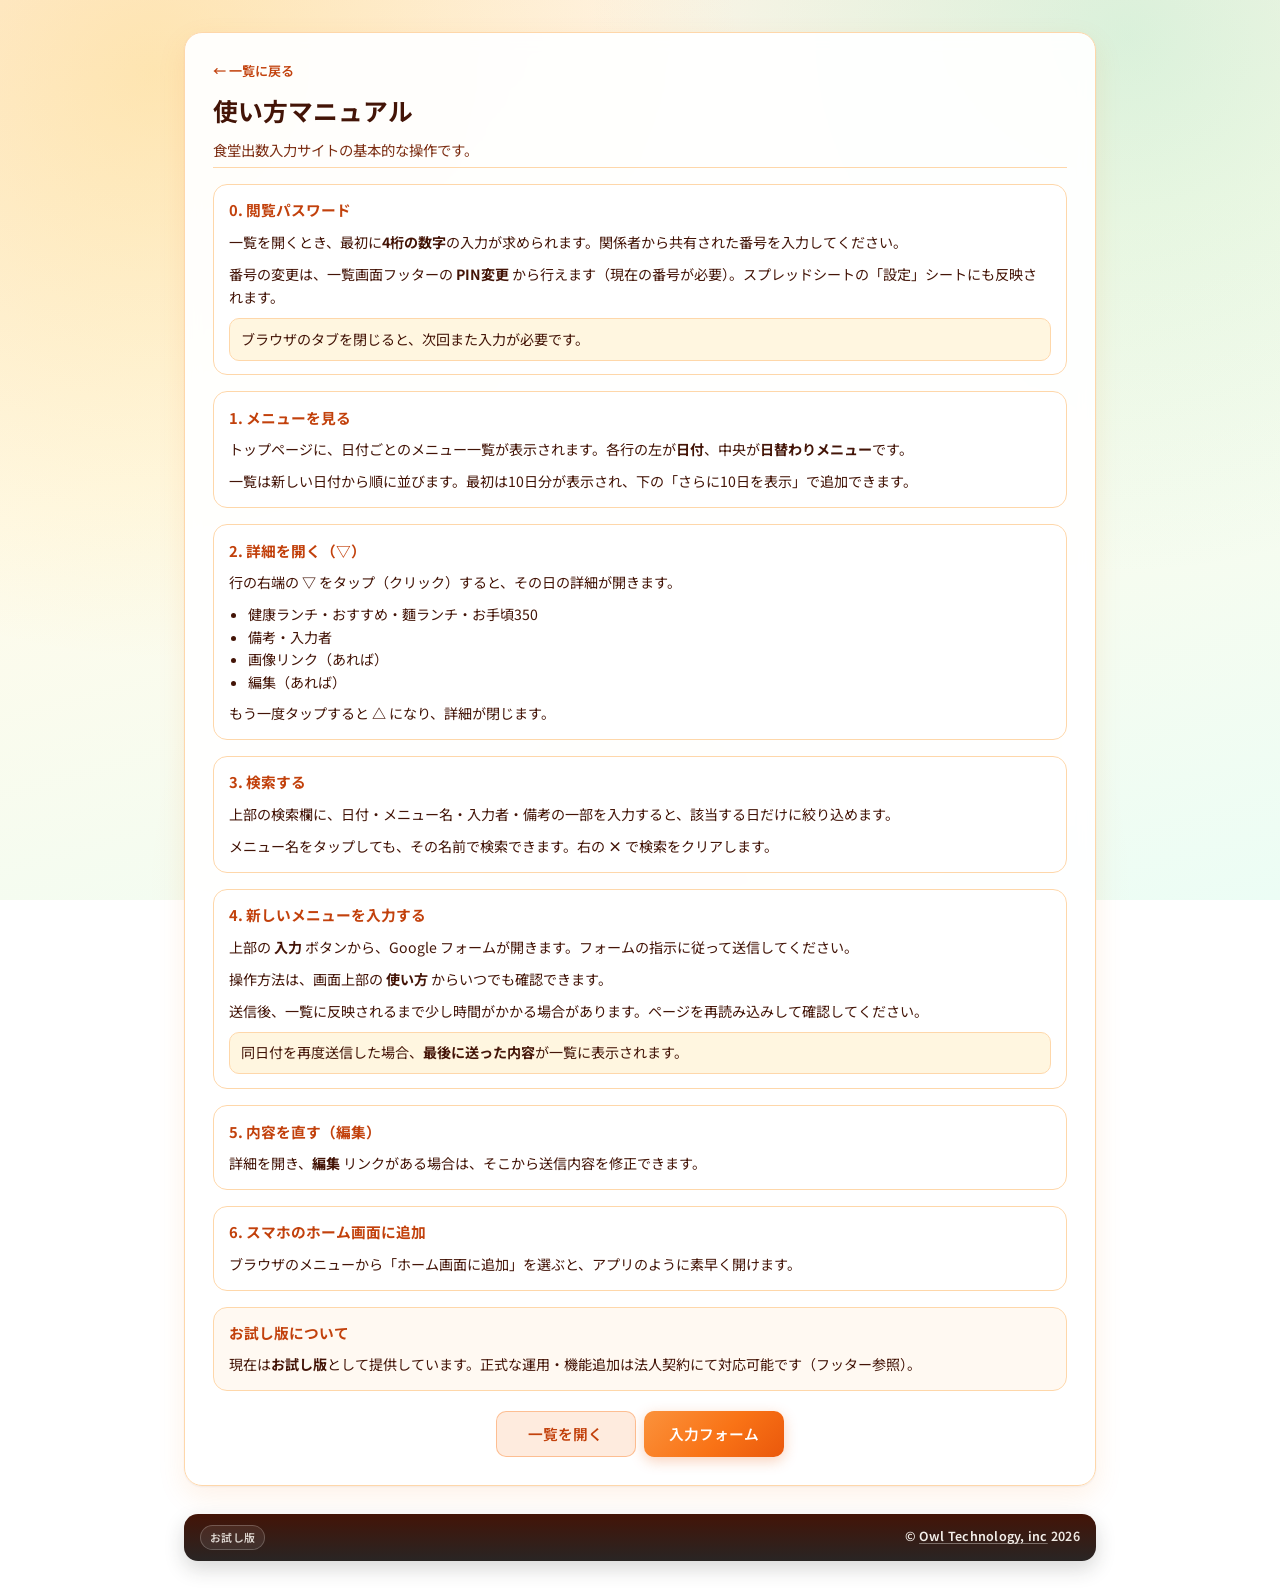
==== commit a4fa7f8f: "a" ====
--- a/manual.html
+++ b/manual.html
@@ -12,7 +12,7 @@
   <link href="https://fonts.googleapis.com/css2?family=Noto+Sans+JP:wght@400;500;600;700&display=swap" rel="stylesheet">
 </head>
 <body class="app-body">
-  <main class="app-main">
+  <main class="app-main" id="manualRoot" hidden>
     <div class="app-shell">
       <article class="app-page manual-page">
         <header class="manual-header">
@@ -20,6 +20,13 @@
           <h1 class="manual-title">使い方マニュアル</h1>
           <p class="manual-lead">食堂出数入力サイトの基本的な操作です。</p>
         </header>
+
+        <section class="manual-section">
+          <h2 class="manual-section-title">0. 閲覧パスワード</h2>
+          <p>一覧を開くとき、最初に<strong>4桁の数字</strong>の入力が求められます。関係者から共有された番号を入力してください。</p>
+          <p>番号の変更は、一覧画面フッターの <strong>PIN変更</strong> から行えます（現在の番号が必要）。スプレッドシートの「設定」シートにも反映されます。</p>
+          <p class="manual-note">ブラウザのタブを閉じると、次回また入力が必要です。</p>
+        </section>
 
         <section class="manual-section">
           <h2 class="manual-section-title">1. メニューを見る</h2>
@@ -84,12 +91,25 @@
   </main>
 
   <script src="js/links.js"></script>
+  <script src="js/access-gate.js"></script>
   <script>
     (function () {
-      var form = (window.AppLinks || {}).orderForm;
-      var link = document.getElementById('manualFormLink');
-      if (link && form && form !== '#') link.href = form;
-      else if (link) link.style.display = 'none';
+      function showManual() {
+        var root = document.getElementById('manualRoot');
+        if (root) root.hidden = false;
+        window.AppAccessGate?.bindSettings?.();
+
+        var form = (window.AppLinks || {}).orderForm;
+        var link = document.getElementById('manualFormLink');
+        if (link && form && form !== '#') link.href = form;
+        else if (link) link.style.display = 'none';
+      }
+
+      if (window.AppAccessGate) {
+        window.AppAccessGate.requireAccess(showManual);
+      } else {
+        showManual();
+      }
     })();
   </script>
 </body>
--- a/theme.css
+++ b/theme.css
@@ -382,49 +382,451 @@
   color: var(--text-secondary);
 }
 
-.portal-loading {
+/* ---- 閲覧ゲート ---- */
+
+.access-gate {
+  display: flex;
+  align-items: center;
+  justify-content: center;
+  min-height: min(72vh, 540px);
+  padding: 1.5rem 1rem;
+}
+
+.access-gate-card {
   display: flex;
   flex-direction: column;
   align-items: center;
-  justify-content: center;
-  min-height: 60vh;
   gap: 0.75rem;
-  color: var(--text-secondary);
-}
-
-.portal-loading-brand {
+  width: min(100%, 300px);
+  padding: 1.85rem 1.65rem 1.55rem;
+  border: 1px solid var(--border-light);
+  border-radius: var(--radius-xl);
+  background: linear-gradient(155deg, rgba(255, 255, 255, 0.97) 0%, rgba(255, 247, 237, 0.94) 55%, rgba(255, 251, 235, 0.92) 100%);
+  box-shadow: var(--shadow-card), 0 0 0 6px rgba(249, 115, 22, 0.07);
+  text-align: center;
+}
+
+.access-gate-card--shake {
+  animation: accessGateShake 0.42s ease;
+}
+
+.access-gate-logo {
+  width: 48px;
+  height: 48px;
+  object-fit: contain;
+  border-radius: 12px;
+  background: rgba(255, 255, 255, 0.94);
+  padding: 0.15rem;
+  box-shadow: 0 4px 14px rgba(249, 115, 22, 0.14);
+}
+
+.access-gate-title {
+  margin: 0;
   font-size: 1.05rem;
   font-weight: 700;
-  color: var(--accent-hover);
+  color: var(--text-primary);
+}
+
+.access-gate-lead {
+  margin: 0;
+  font-size: 0.82rem;
+  color: var(--text-muted);
+}
+
+.access-gate-input-row {
+  width: 100%;
+  margin-top: 0.15rem;
+}
+
+.access-gate-input {
+  width: 100%;
+  padding: 0.85rem 1rem;
+  border: 1px solid var(--border-light);
+  border-radius: var(--radius-md);
+  background: #fff;
+  color: var(--text-primary);
+  font-size: 1.65rem;
+  font-weight: 700;
+  letter-spacing: 0.45em;
+  text-align: center;
+  font-variant-numeric: tabular-nums;
+  box-shadow: inset 0 1px 2px rgba(67, 20, 7, 0.04);
+  transition: border-color 0.15s ease, box-shadow 0.15s ease;
+}
+
+.access-gate-input:focus {
+  outline: none;
+  border-color: var(--accent-warm);
+  box-shadow: var(--ring-focus);
+}
+
+.access-gate-input--error {
+  border-color: #f87171;
+  box-shadow: 0 0 0 3px rgba(248, 113, 113, 0.18);
+}
+
+.access-gate-error {
+  margin: 0;
+  font-size: 0.8rem;
+  font-weight: 600;
+  color: #dc2626;
+}
+
+.access-gate-submit {
+  width: 100%;
+  margin-top: 0.15rem;
+  padding: 0.68rem 1rem;
+  border: none;
+  border-radius: var(--radius-md);
+  background: linear-gradient(180deg, var(--accent-warm), var(--accent));
+  color: #fff;
+  font-size: 0.92rem;
+  font-weight: 700;
+  box-shadow: var(--shadow-btn);
+  cursor: pointer;
+  transition: filter 0.15s ease, transform 0.15s ease;
+}
+
+.access-gate-submit:hover {
+  filter: brightness(1.05);
+}
+
+.access-gate-submit--inline {
+  width: auto;
+  min-width: 108px;
+  margin-top: 0;
+}
+
+.access-settings {
+  position: fixed;
+  inset: 0;
+  z-index: 300;
+  display: grid;
+  place-items: center;
+  padding: 1rem;
+}
+
+.access-settings-backdrop {
+  position: absolute;
+  inset: 0;
+  background: rgba(67, 20, 7, 0.35);
+}
+
+.access-settings-dialog {
+  position: relative;
+  z-index: 1;
+  width: min(100%, 360px);
+  padding: 1.35rem 1.25rem 1.15rem;
+  border: 1px solid var(--border-light);
+  border-radius: var(--radius-xl);
+  background: linear-gradient(155deg, rgba(255, 255, 255, 0.98), rgba(255, 247, 237, 0.96));
+  box-shadow: var(--shadow-card);
+}
+
+.access-settings-title {
+  margin: 0 0 0.35rem;
+  font-size: 1.05rem;
+  font-weight: 700;
+}
+
+.access-settings-lead {
+  margin: 0 0 1rem;
+  font-size: 0.8rem;
+  color: var(--text-muted);
+  line-height: 1.5;
+}
+
+.access-settings-field {
+  display: flex;
+  flex-direction: column;
+  gap: 0.35rem;
+  margin-bottom: 0.75rem;
+  font-size: 0.78rem;
+  font-weight: 600;
+  color: var(--text-secondary);
+}
+
+.access-settings-field .access-gate-input {
+  font-size: 1.2rem;
+  letter-spacing: 0.35em;
+}
+
+.access-settings-message {
+  margin: 0 0 0.75rem;
+  font-size: 0.82rem;
+  font-weight: 600;
+}
+
+.access-settings-message--error {
+  color: #dc2626;
+}
+
+.access-settings-message--ok {
+  color: #15803d;
+}
+
+.access-settings-actions {
+  display: flex;
+  justify-content: flex-end;
+  gap: 0.55rem;
+}
+
+.app-footer-bar-actions {
+  display: inline-flex;
+  align-items: center;
+  gap: 0.65rem;
+  flex-wrap: wrap;
+  justify-content: flex-end;
+}
+
+.app-footer-pin-btn {
+  padding: 0.22rem 0.55rem;
+  border: 1px solid rgba(255, 255, 255, 0.18);
+  border-radius: 999px;
+  background: rgba(255, 255, 255, 0.08);
+  color: rgba(255, 255, 255, 0.88);
+  font-size: 0.68rem;
+  font-weight: 600;
+  cursor: pointer;
+  transition: background 0.15s ease, border-color 0.15s ease;
+}
+
+.app-footer-pin-btn:hover {
+  background: rgba(255, 255, 255, 0.14);
+  border-color: rgba(255, 255, 255, 0.28);
+}
+
+@keyframes accessGateShake {
+  0%, 100% { transform: translateX(0); }
+  20% { transform: translateX(-6px); }
+  40% { transform: translateX(6px); }
+  60% { transform: translateX(-4px); }
+  80% { transform: translateX(4px); }
+}
+
+@media (prefers-reduced-motion: reduce) {
+  .access-gate-card--shake {
+    animation: none;
+  }
+}
+
+.access-gate-host {
+  position: fixed;
+  inset: 0;
+  z-index: 200;
+  display: flex;
+  align-items: center;
+  justify-content: center;
+  background:
+    radial-gradient(circle at 12% 8%, rgba(251, 191, 36, 0.28), transparent 42%),
+    radial-gradient(circle at 88% 4%, rgba(52, 211, 153, 0.18), transparent 38%),
+    radial-gradient(circle at 50% 100%, rgba(249, 115, 22, 0.12), transparent 45%),
+    linear-gradient(165deg, #fff1e6 0%, #fffbeb 42%, #ecfdf5 100%);
+}
+
+.portal-loading {
+  display: flex;
+  align-items: center;
+  justify-content: center;
+  min-height: min(72vh, 540px);
+  padding: 1.5rem 1rem;
+}
+
+.portal-loading--overlay {
+  position: fixed;
+  inset: 0;
+  z-index: 100;
+  min-height: 100vh;
+  margin: 0;
+  padding: 1.5rem 1rem;
+  background:
+    radial-gradient(circle at 12% 8%, rgba(251, 191, 36, 0.28), transparent 42%),
+    radial-gradient(circle at 88% 4%, rgba(52, 211, 153, 0.18), transparent 38%),
+    radial-gradient(circle at 50% 100%, rgba(249, 115, 22, 0.12), transparent 45%),
+    linear-gradient(165deg, #fff1e6 0%, #fffbeb 42%, #ecfdf5 100%);
+  transition: opacity 0.52s ease;
+}
+
+.app-reveal {
+  width: 100%;
+}
+
+.portal-loading-card {
+  position: relative;
+  display: flex;
+  flex-direction: column;
+  align-items: center;
+  gap: 0.8rem;
+  width: min(100%, 280px);
+  padding: 2rem 1.75rem 1.65rem;
+  border: 1px solid var(--border-light);
+  border-radius: var(--radius-xl);
+  background: linear-gradient(155deg, rgba(255, 255, 255, 0.97) 0%, rgba(255, 247, 237, 0.94) 55%, rgba(255, 251, 235, 0.92) 100%);
+  box-shadow: var(--shadow-card), 0 0 0 6px rgba(249, 115, 22, 0.07);
+  overflow: hidden;
+  transition: opacity 0.52s ease, transform 0.52s ease;
+}
+
+.portal-loading--exit {
+  opacity: 0;
+  pointer-events: none;
+}
+
+.portal-loading--exit .portal-loading-card {
+  opacity: 0;
+  transform: scale(0.94) translateY(12px);
+}
+
+.app-shell--enter {
+  opacity: 0;
+  transform: translateY(10px);
+  transition: opacity 0.52s ease, transform 0.52s ease;
+}
+
+.app-shell--enter.is-visible {
+  opacity: 1;
+  transform: translateY(0);
+}
+
+.day-list-mount--enter {
+  opacity: 0;
+  transform: translateY(12px);
+  transition: opacity 0.42s ease, transform 0.42s ease;
+}
+
+.day-list-mount--enter.is-visible {
+  opacity: 1;
+  transform: translateY(0);
+}
+
+.portal-loading-card::before {
+  content: '';
+  position: absolute;
+  inset: 0;
+  background:
+    radial-gradient(circle at 50% -10%, rgba(251, 191, 36, 0.28), transparent 58%),
+    radial-gradient(circle at 100% 100%, rgba(34, 197, 94, 0.12), transparent 45%);
+  pointer-events: none;
+}
+
+.portal-loading-logo-wrap {
+  position: relative;
+  z-index: 1;
+  display: grid;
+  place-items: center;
+  width: 88px;
+  height: 88px;
+}
+
+.portal-loading-ring {
+  position: absolute;
+  inset: 0;
+  border-radius: 50%;
+  border: 3px solid rgba(254, 215, 170, 0.55);
+  border-top-color: var(--accent-warm);
+  border-right-color: var(--accent-sunny);
+  border-bottom-color: var(--accent-fresh);
+  animation: loadingRingSpin 1.15s linear infinite;
 }
 
 .portal-loading-logo {
-  width: 64px;
-  height: 64px;
+  width: 56px;
+  height: 56px;
   object-fit: contain;
-}
-
-.portal-loading-bar {
-  width: 160px;
-  height: 3px;
-  background: var(--border);
-  border-radius: 99px;
-  overflow: hidden;
-  margin-top: 0.5rem;
-}
-
-.portal-loading-bar span {
-  display: block;
-  height: 100%;
-  width: 40%;
-  background: linear-gradient(90deg, #fbbf24, #f97316);
-  border-radius: 99px;
-  animation: loadingBar 1.4s ease-in-out infinite;
-}
-
-@keyframes loadingBar {
-  0% { transform: translateX(-120%); }
-  100% { transform: translateX(320%); }
+  padding: 0.18rem;
+  border-radius: 14px;
+  background: rgba(255, 255, 255, 0.94);
+  box-shadow: 0 6px 18px rgba(249, 115, 22, 0.18);
+  animation: loadingLogoFloat 2.4s ease-in-out infinite;
+}
+
+.portal-loading-brand {
+  position: relative;
+  z-index: 1;
+  margin: 0;
+  font-size: 1.08rem;
+  font-weight: 700;
+  letter-spacing: 0.03em;
+  color: var(--accent-hover);
+}
+
+.portal-loading-message {
+  position: relative;
+  z-index: 1;
+  margin: 0;
+  font-size: 0.82rem;
+  font-weight: 500;
+  color: var(--text-muted);
+  animation: loadingMessagePulse 2s ease-in-out infinite;
+}
+
+.portal-loading-dots {
+  position: relative;
+  z-index: 1;
+  display: flex;
+  align-items: center;
+  justify-content: center;
+  gap: 0.5rem;
+  margin-top: 0.15rem;
+}
+
+.portal-loading-dots span {
+  width: 0.58rem;
+  height: 0.58rem;
+  border-radius: 50%;
+  box-shadow: 0 2px 6px rgba(67, 20, 7, 0.12);
+  animation: loadingDotBounce 1.15s ease-in-out infinite;
+}
+
+.portal-loading-dots span:nth-child(1) {
+  background: var(--accent-warm);
+}
+
+.portal-loading-dots span:nth-child(2) {
+  background: var(--accent-sunny);
+  animation-delay: 0.14s;
+}
+
+.portal-loading-dots span:nth-child(3) {
+  background: var(--accent-fresh);
+  animation-delay: 0.28s;
+}
+
+@keyframes loadingRingSpin {
+  to { transform: rotate(360deg); }
+}
+
+@keyframes loadingLogoFloat {
+  0%, 100% { transform: translateY(0) scale(1); }
+  50% { transform: translateY(-5px) scale(1.04); }
+}
+
+@keyframes loadingDotBounce {
+  0%, 70%, 100% { transform: translateY(0); opacity: 0.45; }
+  35% { transform: translateY(-9px); opacity: 1; }
+}
+
+@keyframes loadingMessagePulse {
+  0%, 100% { opacity: 0.72; }
+  50% { opacity: 1; }
+}
+
+@media (prefers-reduced-motion: reduce) {
+  .portal-loading-ring,
+  .portal-loading-logo,
+  .portal-loading-message,
+  .portal-loading-dots span {
+    animation: none;
+  }
+
+  .portal-loading--exit,
+  .portal-loading--exit .portal-loading-card,
+  .app-shell--enter,
+  .day-list-mount--enter {
+    opacity: 1;
+    transform: none;
+    transition: none;
+  }
 }
 
 .error-panel {
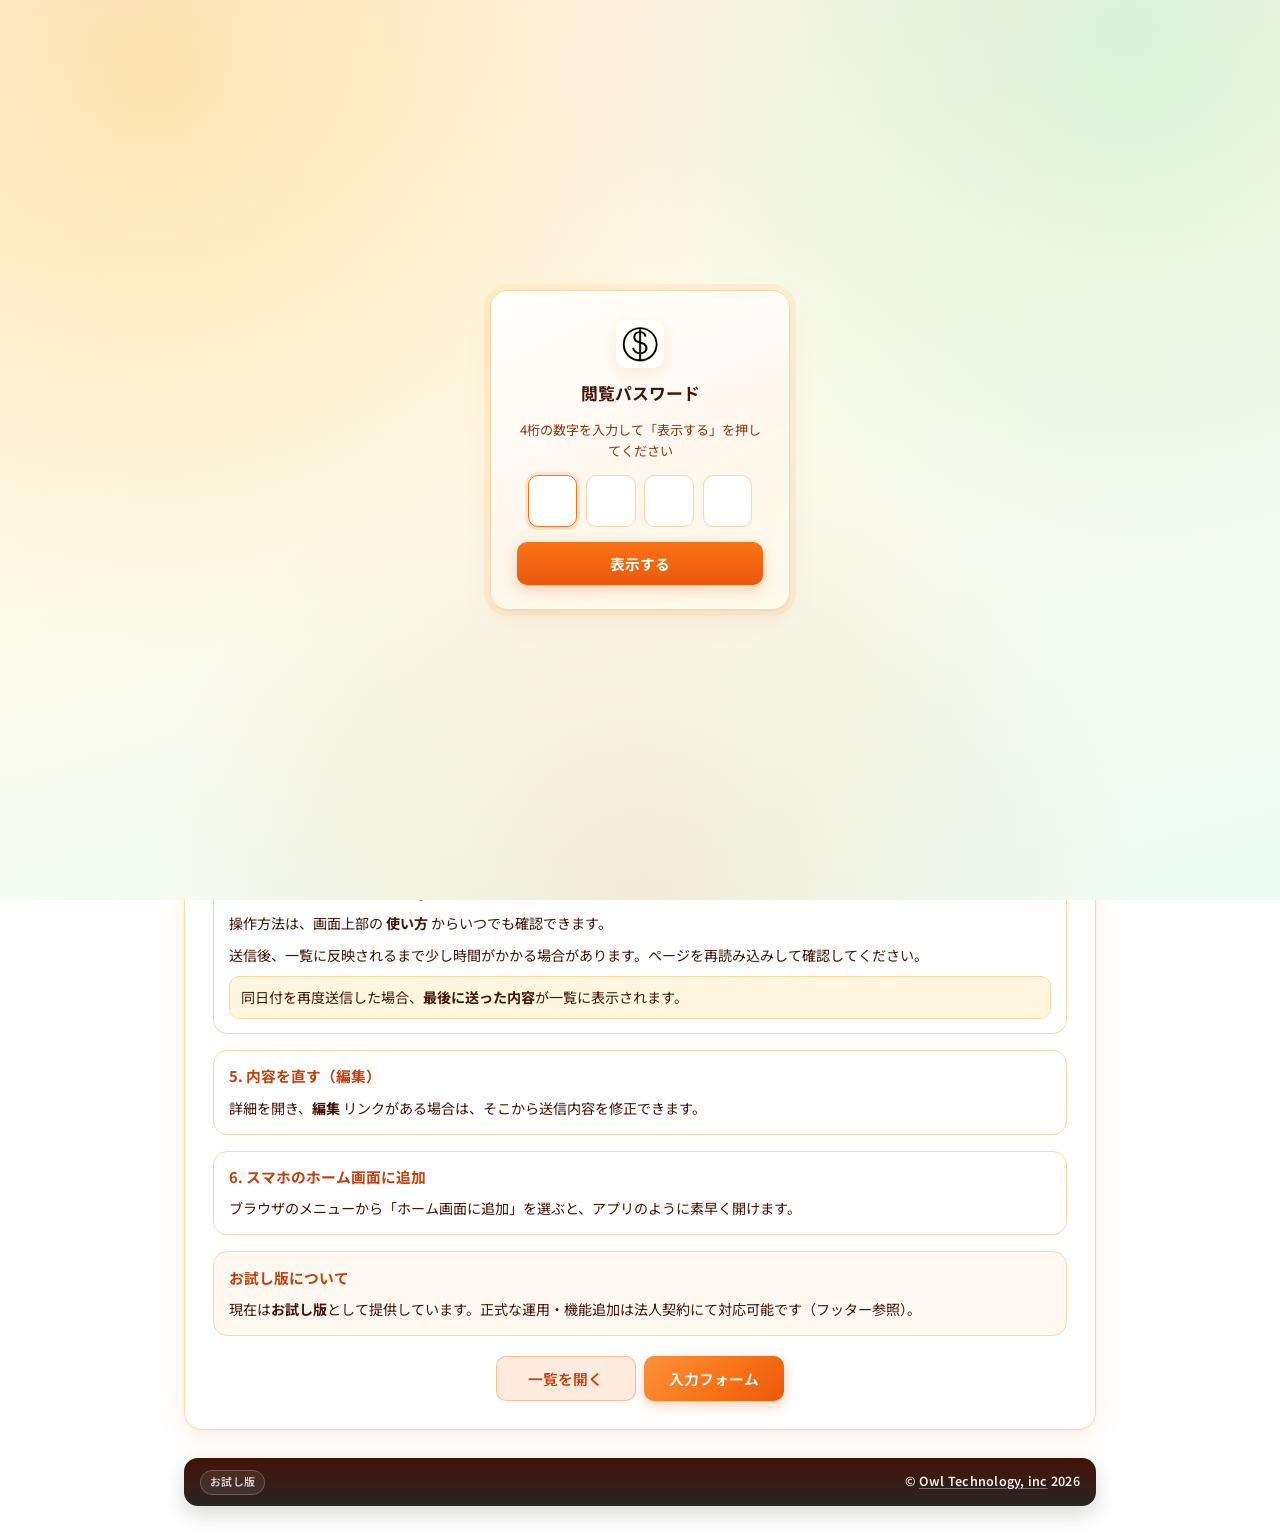
==== commit 52c91331: "a" ====
--- a/manual.html
+++ b/manual.html
@@ -24,8 +24,7 @@
         <section class="manual-section">
           <h2 class="manual-section-title">0. 閲覧パスワード</h2>
           <p>一覧を開くとき、最初に<strong>4桁の数字</strong>の入力が求められます。関係者から共有された番号を入力してください。</p>
-          <p>番号の変更は、一覧画面フッターの <strong>PIN変更</strong> から行えます（現在の番号が必要）。スプレッドシートの「設定」シートにも反映されます。</p>
-          <p class="manual-note">ブラウザのタブを閉じると、次回また入力が必要です。</p>
+          <p class="manual-note">ブラウザのタブを閉じると、次回また入力が必要です。フッターの <strong>ログアウト</strong> でも PIN 画面に戻れます。</p>
         </section>
 
         <section class="manual-section">
--- a/theme.css
+++ b/theme.css
@@ -438,6 +438,44 @@
   margin-top: 0.15rem;
 }
 
+.access-gate-pins {
+  display: flex;
+  justify-content: center;
+  gap: 0.55rem;
+  width: 100%;
+  margin-top: 0.15rem;
+}
+
+.access-gate-digit {
+  width: 3.1rem;
+  height: 3.25rem;
+  padding: 0;
+  border: 1px solid var(--border-light);
+  border-radius: var(--radius-md);
+  background: #fff;
+  color: var(--text-primary);
+  font-size: 1.55rem;
+  font-weight: 700;
+  text-align: center;
+  font-variant-numeric: tabular-nums;
+  box-shadow: inset 0 1px 2px rgba(67, 20, 7, 0.04);
+  transition: border-color 0.15s ease, box-shadow 0.15s ease, background 0.15s ease;
+}
+
+.access-gate-digit:focus {
+  outline: none;
+  border-color: var(--accent-warm);
+  box-shadow: var(--ring-focus);
+}
+
+.access-gate-digit--filled {
+  background: #fffaf5;
+}
+
+.access-gate-host .access-gate-card--shake .access-gate-digit {
+  border-color: #f87171;
+}
+
 .access-gate-input {
   width: 100%;
   padding: 0.85rem 1rem;
@@ -613,7 +651,7 @@
 .access-gate-host {
   position: fixed;
   inset: 0;
-  z-index: 200;
+  z-index: 500;
   display: flex;
   align-items: center;
   justify-content: center;
@@ -622,6 +660,12 @@
     radial-gradient(circle at 88% 4%, rgba(52, 211, 153, 0.18), transparent 38%),
     radial-gradient(circle at 50% 100%, rgba(249, 115, 22, 0.12), transparent 45%),
     linear-gradient(165deg, #fff1e6 0%, #fffbeb 42%, #ecfdf5 100%);
+}
+
+.access-gate-host .access-gate {
+  min-height: auto;
+  padding: 0;
+  width: 100%;
 }
 
 .portal-loading {
